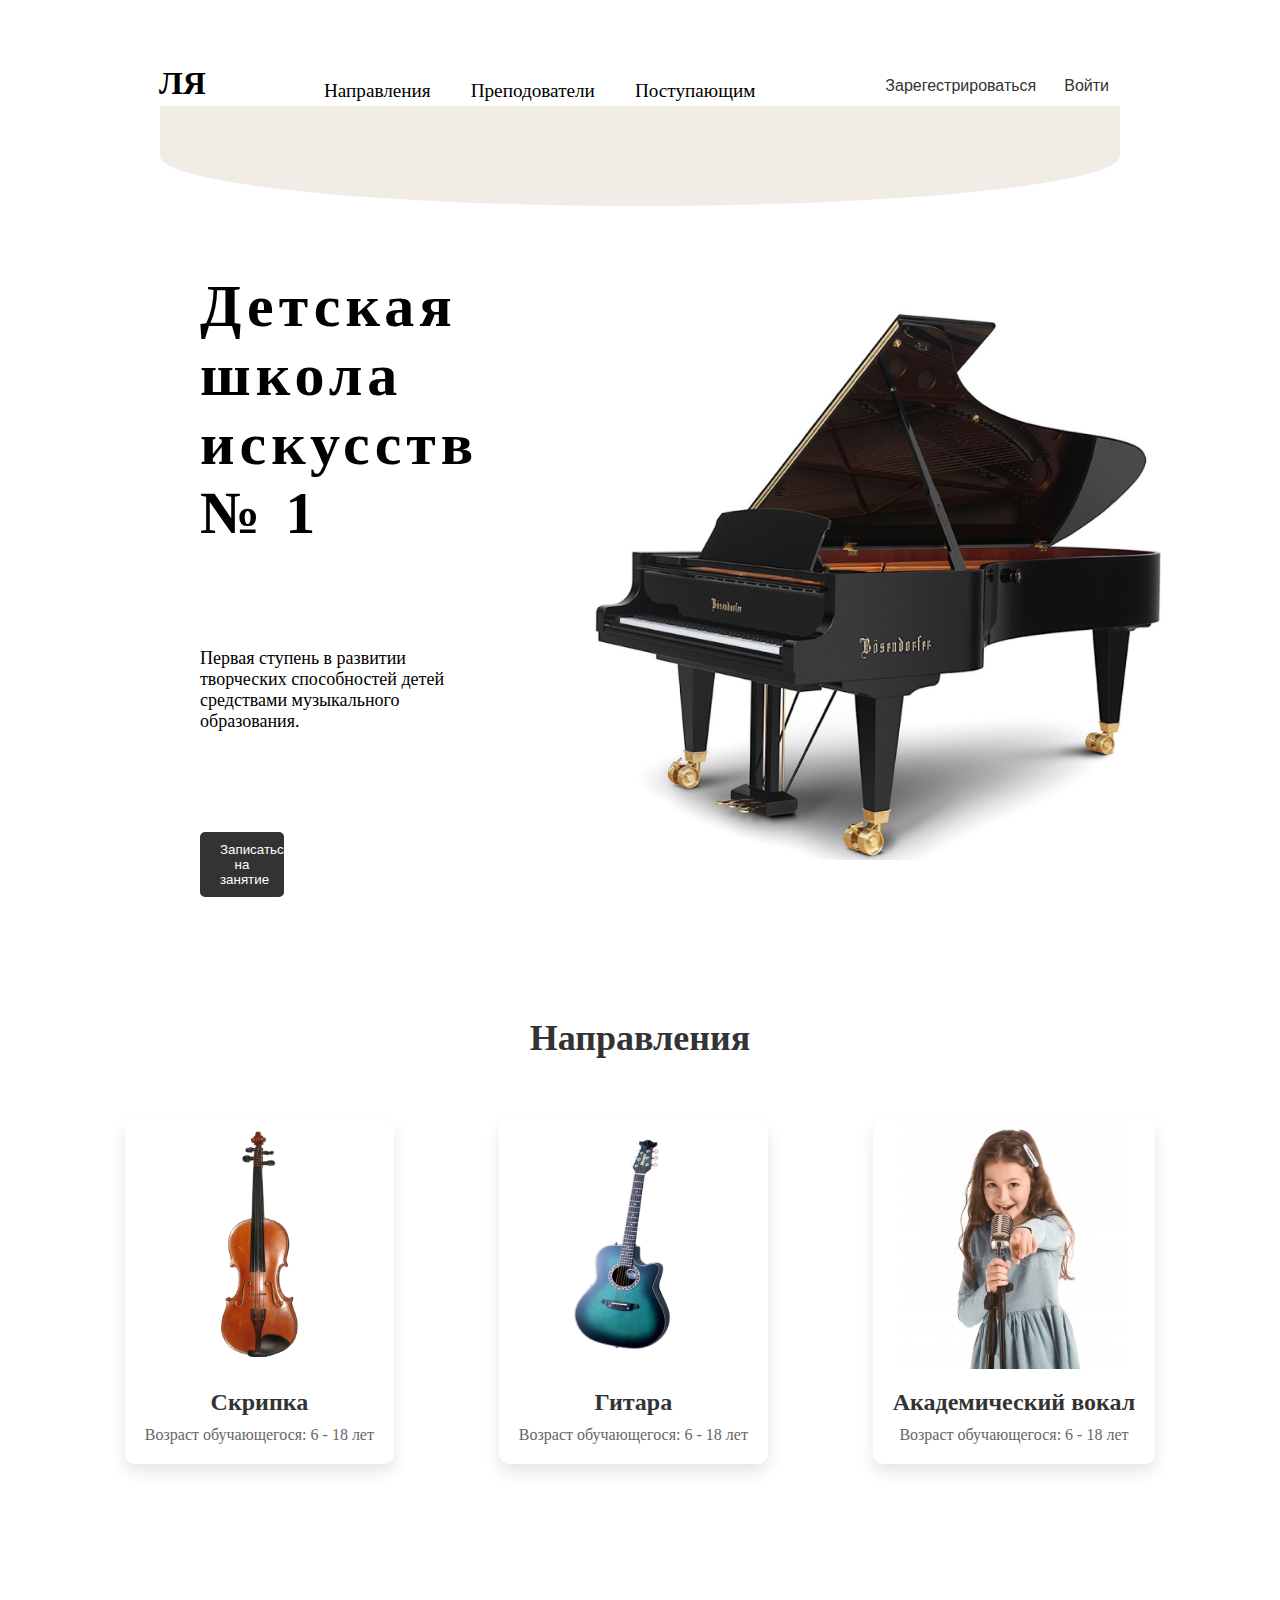
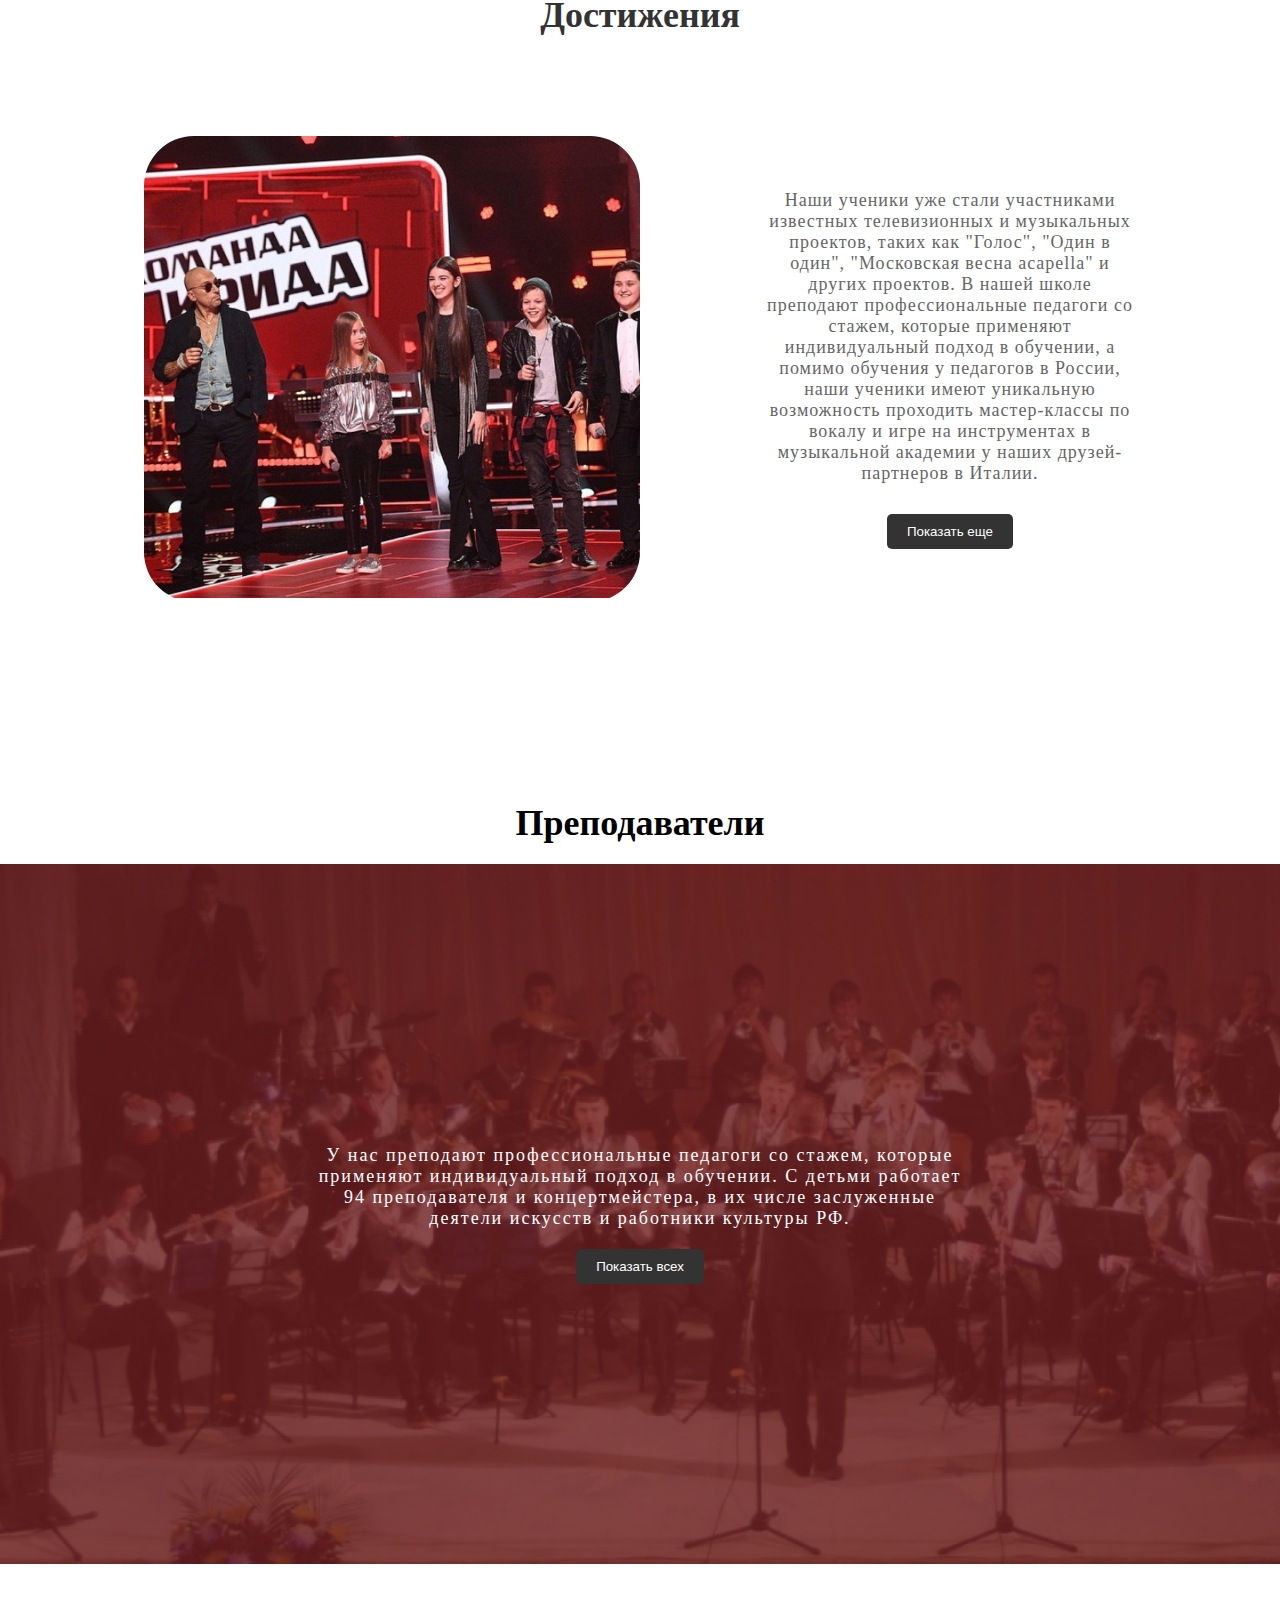
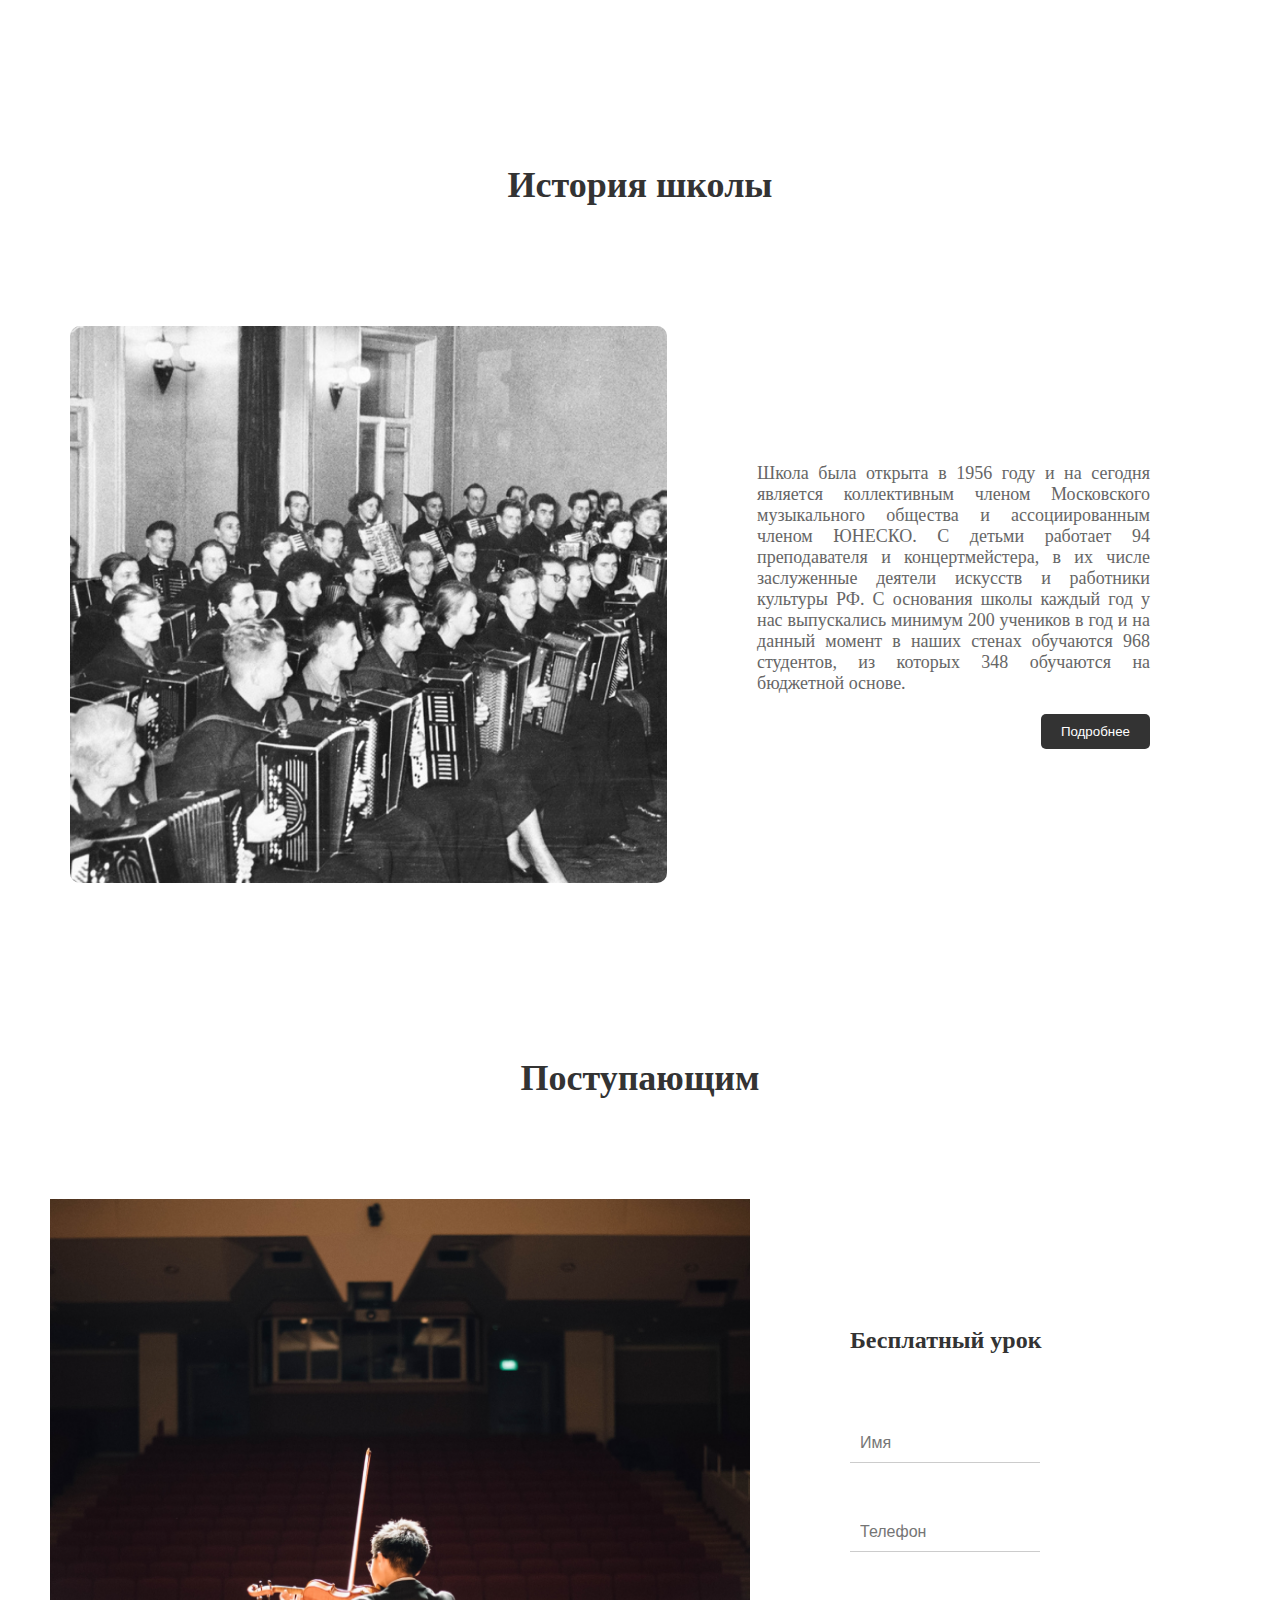
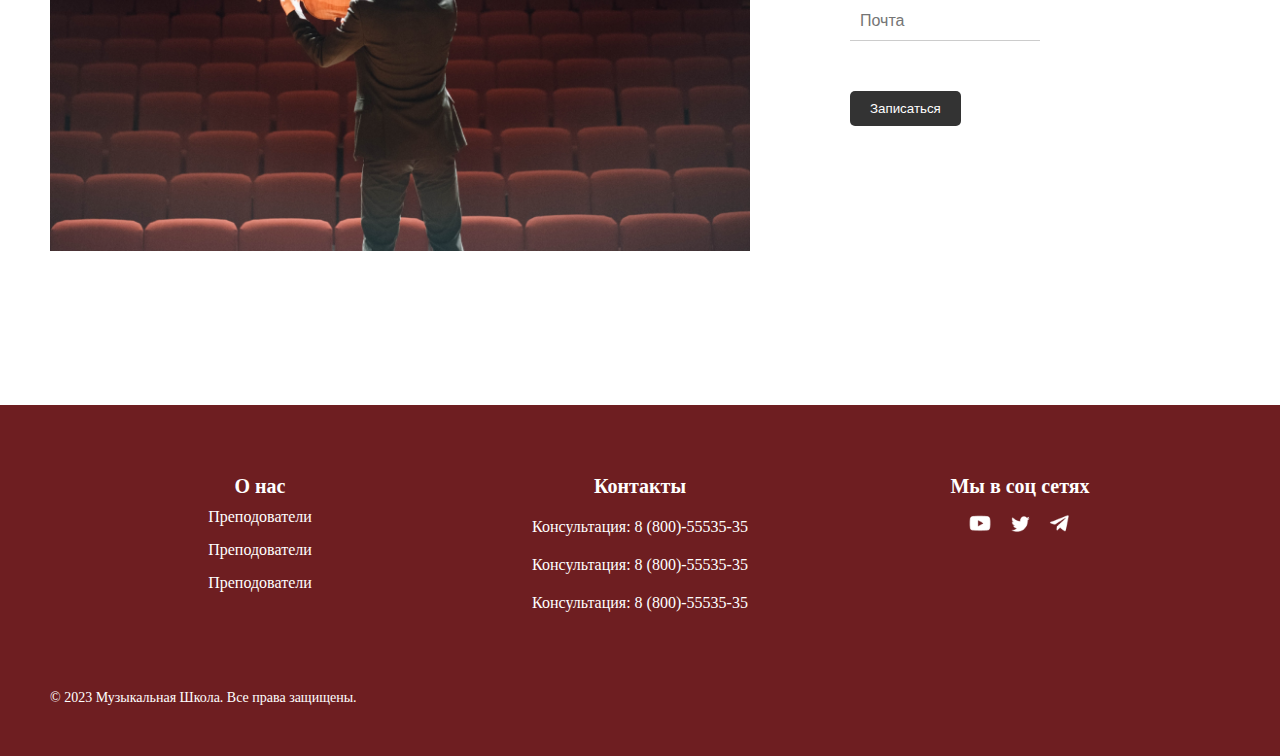
==== index.html @ e84c1c6c "first commit" ====
<!DOCTYPE html>
<html lang="en">

<head>
    <meta charset="UTF-8">
    <meta name="viewport" content="width=device-width, initial-scale=1.0">
    <title>Музыкальная школа</title>
    <link rel="stylesheet" href="css/style.css">
</head>

<body>
    <header>
        <div class="container-header">
            <h1>ЛЯ</h1>
            <nav>
                <ul>
                    <li>
                        <a href="#">Направления</a>
                    </li>
                    <li>
                        <a href="#">Преподователи</a>
                    </li>
                    <li>
                        <a href="#">Поступающим</a>
                    </li>
                </ul>
            </nav>
            <div class="auth_container">
                <button>Зарегестрироваться</button>
                <button>Войти</button>
            </div>
        </div>
    </header>

    <section class="welcome">
        <div class="welcome-container">
            <div class="left-container">
                <h1>Детская школа искусств № 1</h1>
                <p>Первая ступень в развитии творческих способностей детей средствами музыкального образования.</p>
                <button>Записаться на занятие</button>
            </div>
            <div class="right-container">
                <div class="welcome-image">
                    <img src="./images/piano.png" alt="piano">
                </div>
            </div>
        </div>
    </section>

    <section class="courses">
        <div class="courses-container">
            <h1>Направления</h1>
            <div class="courses-content">
                <div class="single-item">
                    <div class="image-item">
                        <div class="image-container">
                            <img src="./images/sk3.png" alt="skripka">
                        </div>
                    </div>
                    <div class="info-item">
                        <h2>Скрипка</h2>
                        <p>Возраст обучающегося: 6 - 18 лет</p>
                    </div>
                </div>

                <div class="single-item">
                    <div class="image-item">
                        <div class="image-container">
                            <img src="./images/gitara.png" alt="skripka">
                        </div>
                    </div>
                    <div class="info-item">
                        <h2>Гитара</h2>
                        <p>Возраст обучающегося: 6 - 18 лет</p>
                    </div>
                </div>

                <div class="single-item">
                    <div class="image-item">
                        <div class="image-container">
                            <img src="./images/girl.png" alt="skripka">
                        </div>
                    </div>
                    <div class="info-item">
                        <h2>Академический вокал</h2>
                        <p>Возраст обучающегося: 6 - 18 лет</p>
                    </div>
                </div>

            </div>
        </div>
    </section>

    <section class="stats">
        <div class="stats-container">
            <h1>Достижения</h1>
            <div class="stats-content">
                <div class="stats-left">
                    <img src="./images/golos.png" alt="golos">
                </div>
                <div class="stats-right">
                    <p>Наши ученики уже стали участниками известных телевизионных и музыкальных проектов, таких как
                        "Голос", "Один в один", "Московская весна acapella"
                        и других проектов. В нашей школе преподают профессиональные педагоги со стажем, которые
                        применяют индивидуальный подход в обучении, а помимо
                        обучения у педагогов в России, наши ученики имеют уникальную возможность проходить мастер-классы
                        по вокалу и игре на инструментах в музыкальной
                        академии у наших друзей-партнеров в Италии.
                    </p>
                    <button>Показать еще</button>
                </div>
            </div>
        </div>
    </section>

    <section class="teachers">
        <h1>Преподаватели</h1>
        <div class="tachers-container">
            <p>У нас преподают профессиональные педагоги со стажем, которые применяют индивидуальный подход в обучении.
                С детьми работает 94 преподавателя и концертмейстера, в их числе заслуженные деятели искусств и
                работники культуры РФ.
            </p>
            <button>Показать всех</button>
        </div>
    </section>

    <section class="history">
        <h1>История школы</h1>
        <div class="history-container">
            <div class="history-left">
                <img src="./images/history.png" alt="history">
            </div>
            <div class="history-right">
                <p>Школа была открыта
                    в 1956 году и на сегодня является коллективным членом Московского музыкального общества и ассоциированным членом ЮНЕСКО. 
                    С детьми работает 94 преподавателя и концертмейстера, в их числе заслуженные деятели искусств и работники культуры РФ. С основания школы каждый 
                    год у нас выпускались минимум 200 учеников в год и на данный момент  в наших стенах обучаются 968 студентов, из которых 348 обучаются на 
                    бюджетной основе.
                </p>
                <button>Подробнее</button>
            </div>
        </div>
    </section>

    <section class="students">
        <h1>Поступающим</h1>
        <div class="students-container">
            <div class="students-left">
                <img src="./images/chel.png" alt="chel">
            </div>
            <div class="students-right">
                <h2>Бесплатный урок</h2>
                <form action="get">
                    <label for="name">
                        <input type="text" id="name" name="name" required placeholder="Имя">
                    </label>
                    <label for="phone">
                        <input type="tel" id="phone" name="phone" required placeholder="Телефон">
                    </label>
                    <label for="email">
                        <input type="email" id="email" name="email" required placeholder="Почта">
                    </label>
                    <input type="submit" value="Записаться">
                </form>
            </div>
        </div>
    </section>
    

    <footer class="footer">
        <div class="container">
            <div class="left-side">
                <h2>О нас</h2>
                <a href="#">Преподователи</a>
                <a href="#">Преподователи</a>
                <a href="#">Преподователи</a>
            </div>
            <div class="center-side">
                <h2>Контакты</h2>
                <p>Консультация: 8 (800)-55535-35</p>
                <p>Консультация: 8 (800)-55535-35</p>
                <p>Консультация: 8 (800)-55535-35</p>
            </div>
            <div class="right-side">
                <h2>Мы в соц сетях</h2>
                <div class="footer-image">
                    <a href="#"><img src="./images/youtube.png" alt="youtube"></a>
                    <a href="#"><img src="./images/twitt.png" alt="youtube"></a>
                    <a href="#"><img src="./images/tg.png" alt="youtube"></a>
                </div>
            </div>
        </div>
        <p class="copy">&copy; 2023 Музыкальная Школа. Все права защищены.</p>
    </footer>
</body>

</html>
---- css/style.css ----
@charset "UTF-8";
* {
  margin: 0;
  padding: 0;
  box-sizing: border-box;
}

header {
  position: relative;
  padding: 0px 60px;
}
header::before {
  content: "";
  position: absolute;
  top: 70%;
  left: 50%;
  transform: translateX(-50%);
  width: 75%;
  height: 100px;
  background-color: #F1EDE6;
  border-radius: 0 0 50% 50%;
  z-index: -1;
}

.container-header {
  display: flex;
  justify-content: space-around;
  padding: 50px;
  align-items: flex-end;
}
.container-header h1 {
  margin: 0;
  font-size: 2em;
}
.container-header nav ul {
  list-style: none;
  padding: 0;
  margin: 0;
  display: flex;
  justify-content: center;
}
.container-header nav ul li {
  margin: 0 20px;
}
.container-header nav ul a {
  text-decoration: none;
  color: black;
  font-size: 1.2em;
  transition: color 0.3s ease;
}
.container-header nav ul a:hover {
  color: #ffcc00;
}

.auth_container {
  margin-top: 20px;
}
.auth_container button {
  background-color: transparent;
  color: #333;
  border: none;
  padding: 7px 12px;
  font-size: 1em;
  cursor: pointer;
  transition: all 1s ease;
}
.auth_container button:hover {
  background-color: #F1EDE6;
  color: black;
  border: 50%;
  border-radius: 8px;
}

.welcome {
  margin: 100px 0px;
}
.welcome .welcome-container {
  display: flex;
  justify-content: space-evenly;
  align-items: center;
  padding: 10px 100px;
}
.welcome .welcome-container button {
  background-color: #333;
  color: #fff;
  padding: 10px 20px;
  border: none;
  border-radius: 5px;
  cursor: pointer;
  transition: background-color 0.3s ease;
}
.welcome .welcome-container button:hover {
  background-color: #555;
}
.welcome .welcome-container .left-container {
  display: flex;
  flex-direction: column;
  gap: 100px;
  padding: 10px 100px;
}
.welcome .welcome-container .left-container p {
  max-width: 300px;
  font-size: 18px;
}
.welcome .welcome-container .left-container button {
  width: 30%;
}
.welcome .welcome-container .left-container h1 {
  font-size: 60px;
  letter-spacing: 5px;
}
.welcome .welcome-container .welcome-image {
  width: 600px;
  height: 550px;
}
.welcome .welcome-container .welcome-image img {
  width: 100%;
  height: 100%;
}

.courses-container h1 {
  text-align: center;
  font-size: 36px;
  margin-bottom: 20px;
  color: #333;
}
.courses-container .courses-content {
  display: flex;
  justify-content: space-evenly;
  padding: 0 20px;
  margin: 60px 0;
}
.courses-container .single-item {
  display: flex;
  flex-direction: column;
  align-items: center;
  margin-bottom: 30px;
  overflow: hidden;
  box-shadow: 0 8px 16px rgba(0, 0, 0, 0.1);
  /* Более мягкая тень */
  border-radius: 10px;
  transition: transform 0.3s ease-in-out;
}
.courses-container .single-item:hover {
  transform: scale(1.05);
}
.courses-container .single-item .image-item {
  width: 230px;
  height: 250px;
  border-radius: 10px;
  overflow: hidden;
}
.courses-container .single-item .image-item .image-container {
  width: 100%;
  height: 100%;
}
.courses-container .single-item .image-item .image-container img {
  width: 100%;
  height: 100%;
}
.courses-container .single-item .info-item {
  padding: 20px;
  text-align: center;
}
.courses-container .single-item .info-item h2 {
  font-size: 24px;
  margin-bottom: 10px;
  color: #333;
}
.courses-container .single-item .info-item p {
  font-size: 16px;
  color: #666;
}

.stats-container {
  margin: 100px 0;
}
.stats-container h1 {
  text-align: center;
  font-size: 36px;
  margin-bottom: 100px;
  color: #333;
}
.stats-container .stats-content {
  display: flex;
  justify-content: space-evenly;
  padding: 0 20px;
  margin: 60px 0;
}
.stats-container .stats-content .stats-left {
  width: 40%;
  height: 100%;
  overflow: hidden;
  /* box-shadow: 0 8px 16px rgba(0, 0, 0, 0.1); */
  border-radius: 50px;
  transition: transform 0.3s ease-in-out;
}
.stats-container .stats-content .stats-left img {
  width: 100%;
  height: auto;
}
.stats-container .stats-content .stats-right {
  display: flex;
  width: 30%;
  padding: 20px 0px;
  gap: 30px;
  /* height: 100%; */
  text-align: center;
  flex-direction: column;
  align-items: center;
  justify-content: center;
}
.stats-container .stats-content .stats-right p {
  font-size: 18px;
  letter-spacing: 1px;
  color: #666;
}
.stats-container .stats-content .stats-right button {
  background-color: #333;
  color: #fff;
  padding: 10px 20px;
  border: none;
  border-radius: 5px;
  cursor: pointer;
  transition: background-color 0.3s ease;
}
.stats-container .stats-content .stats-right button:hover {
  background-color: #555;
}

.teachers {
  margin: 200px 0;
}
.teachers h1 {
  font-size: 36px;
  margin-bottom: 20px;
  text-align: center;
}
.teachers .tachers-container {
  position: relative;
  height: 700px;
  background-image: url("../images/bg.png");
  background-size: cover;
  background-position: center;
  color: #fff;
  display: flex;
  flex-direction: column;
  justify-content: center;
  align-items: center;
  text-align: center;
}
.teachers .tachers-container p {
  font-size: 18px;
  margin-bottom: 20px;
  max-width: 650px;
  letter-spacing: 2px;
}
.teachers .tachers-container button {
  background-color: #333;
  color: #fff;
  padding: 10px 20px;
  border: none;
  border-radius: 5px;
  cursor: pointer;
  transition: background-color 0.3s ease;
}
.teachers .tachers-container button:hover {
  background-color: #555;
}

.students {
  margin: 100px 0;
}
.students h1 {
  font-size: 36px;
  color: #333;
  text-align: center;
  margin-bottom: 50px;
}
.students .students-container {
  display: flex;
  align-items: center;
  position: relative;
  justify-content: space-between;
  padding: 50px;
}
.students .students-container .students-left {
  width: 700px;
  margin-right: 100px;
}
.students .students-container .students-left img {
  width: 100%;
  height: auto;
}
.students .students-container .students-right {
  flex: 1;
}
.students .students-container .students-right h2 {
  font-size: 24px;
  color: #333;
  margin-bottom: 70px;
}
.students .students-container .students-right form label {
  display: block;
  margin-bottom: 50px;
}
.students .students-container .students-right form label input {
  width: 50%;
  padding: 10px;
  font-size: 16px;
  border: none;
  border-bottom: 1px solid #ccc;
  box-sizing: border-box;
}
.students .students-container .students-right form label input:focus {
  outline: none;
  border-color: transparent;
  border-bottom: 1px solid #ccc;
}
.students .students-container .students-right form input[type=submit] {
  background-color: #333;
  color: #fff;
  padding: 10px 20px;
  border: none;
  border-radius: 5px;
  cursor: pointer;
  transition: background-color 0.3s ease;
}
.students .students-container .students-right form input[type=submit]:hover {
  background-color: #555;
}

.history {
  margin: 100px 0;
}
.history h1 {
  font-size: 36px;
  color: #333;
  text-align: center;
  margin-bottom: 50px;
}
.history .history-container {
  display: flex;
  justify-content: space-evenly;
  align-items: center;
  padding: 70px;
}
.history .history-container .history-left {
  flex: 1;
  margin-right: 30px;
}
.history .history-container .history-left img {
  width: 100%;
  height: auto;
  border-radius: 10px;
}
.history .history-container .history-right {
  padding: 0px 60px;
  width: 45%;
}
.history .history-container .history-right p {
  font-size: 18px;
  /* letter-spacing: 1px; */
  color: #666;
  text-align: justify;
}
.history .history-container .history-right button {
  display: block;
  margin: 20px 0 0 auto;
  background-color: #333;
  color: #fff;
  padding: 10px 20px;
  border: none;
  border-radius: 5px;
  cursor: pointer;
  transition: background-color 0.3s ease;
}
.history .history-container .history-right button:hover {
  background-color: #555;
}

.footer {
  background-color: #6E1E21;
  color: #fff;
  text-align: center;
  padding: 50px;
  width: 100%;
}
.footer .copy {
  margin-top: 50px;
  font-size: 14px;
  text-align: left;
}
.footer .container {
  display: flex;
  justify-content: space-between;
  align-items: flex-start;
  padding: 20px;
}
.footer .container .left-side,
.footer .container .center-side,
.footer .container .right-side {
  flex: 1;
  margin: 0 20px;
}
.footer .container .left-side h2,
.footer .container .center-side h2,
.footer .container .right-side h2 {
  font-size: 20px;
  margin-bottom: 10px;
}
.footer .container .left-side a,
.footer .container .center-side a,
.footer .container .right-side a {
  display: block;
  color: #fff;
  text-decoration: none;
  font-size: 16px;
  margin-bottom: 15px;
  position: relative;
  transition: color 0.3s ease-in-out;
}
.footer .container .left-side a::after,
.footer .container .center-side a::after,
.footer .container .right-side a::after {
  content: "";
  position: absolute;
  width: 0;
  height: 1px;
  bottom: 0;
  left: 0;
  background-color: #fff;
  transition: width 0.3s ease-in-out;
}
.footer .container .left-side a:hover::after,
.footer .container .center-side a:hover::after,
.footer .container .right-side a:hover::after {
  width: 100%;
}
.footer .container .left-side p,
.footer .container .center-side p,
.footer .container .right-side p {
  font-size: 16px;
  margin-bottom: 8px;
}
.footer .container .footer-image {
  display: flex;
  gap: 10px;
  justify-content: center;
}
.footer .container .footer-image a img {
  width: 30px;
  height: auto;
  transition: transform 0.3s ease;
}
.footer .container .footer-image a img:hover {
  transform: scale(1.3);
}
.footer p {
  margin-top: 20px;
  font-size: 14px;
}/*# sourceMappingURL=style.css.map */
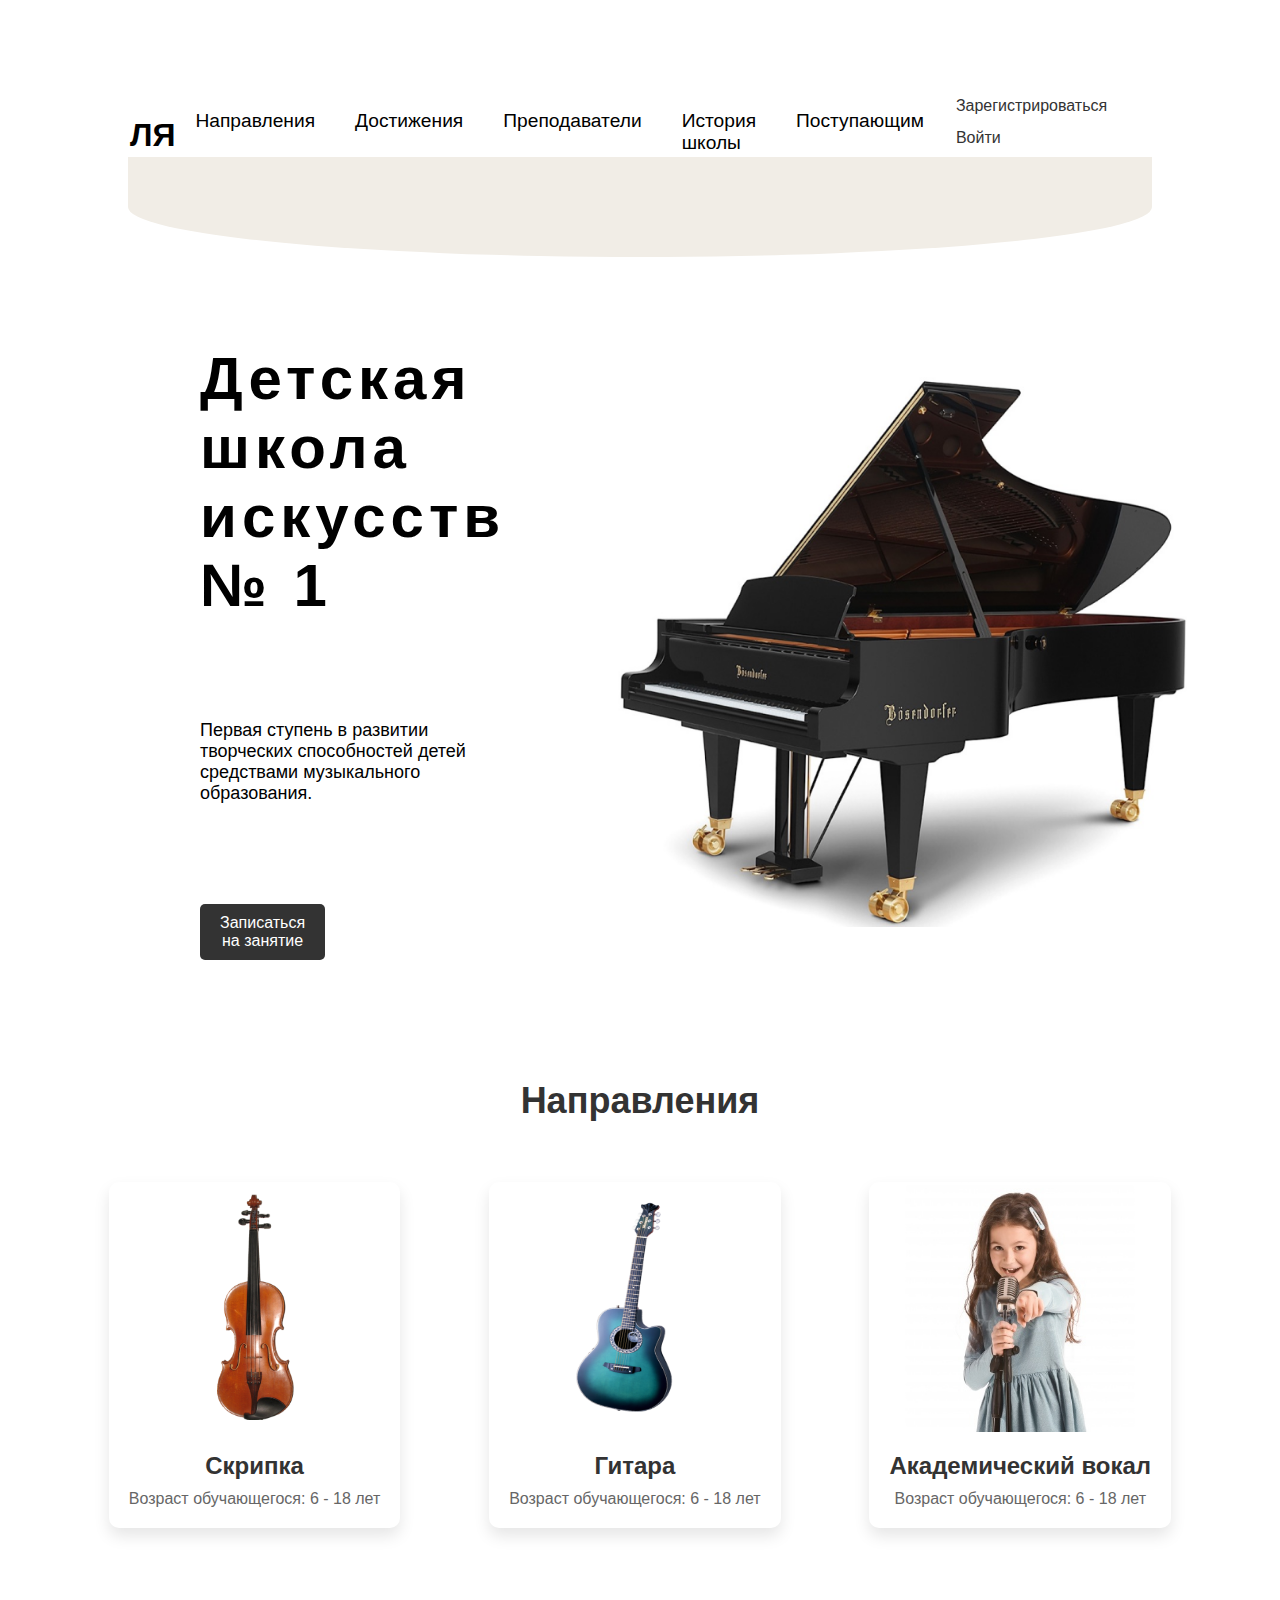
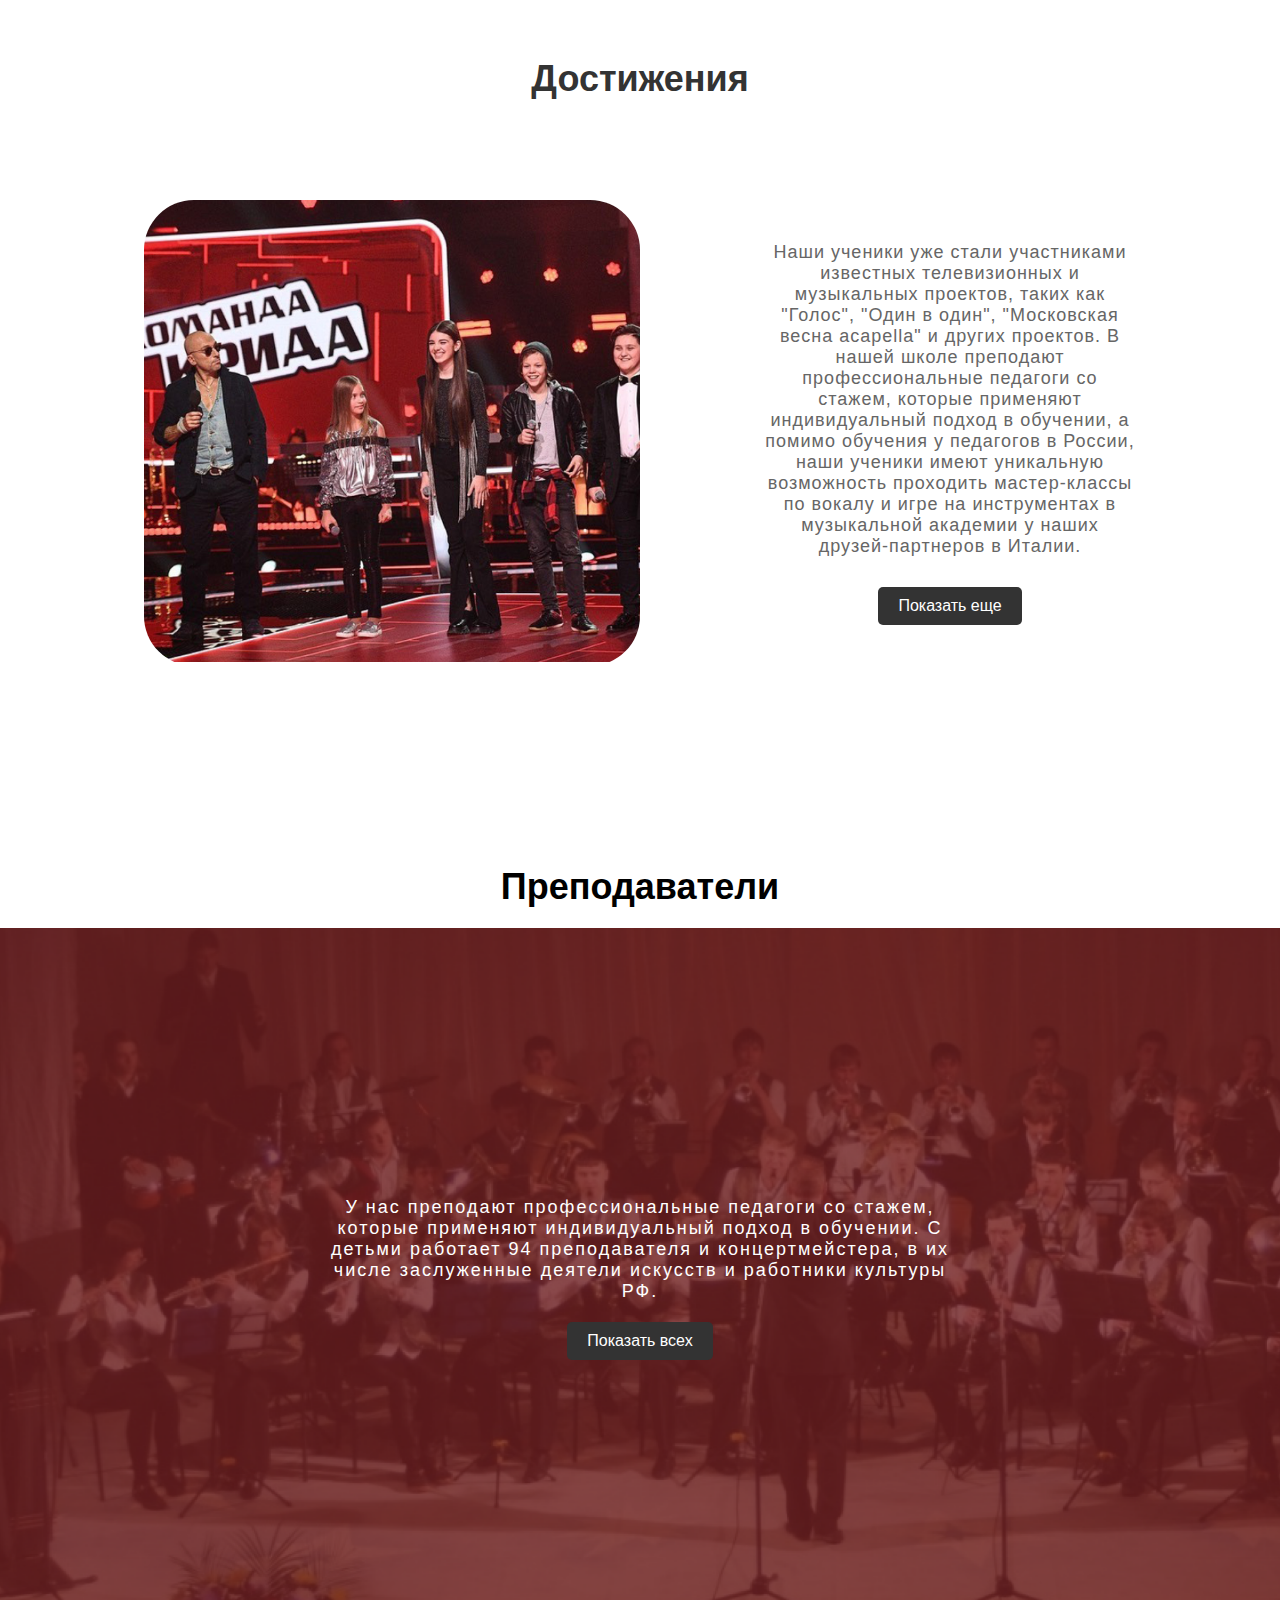
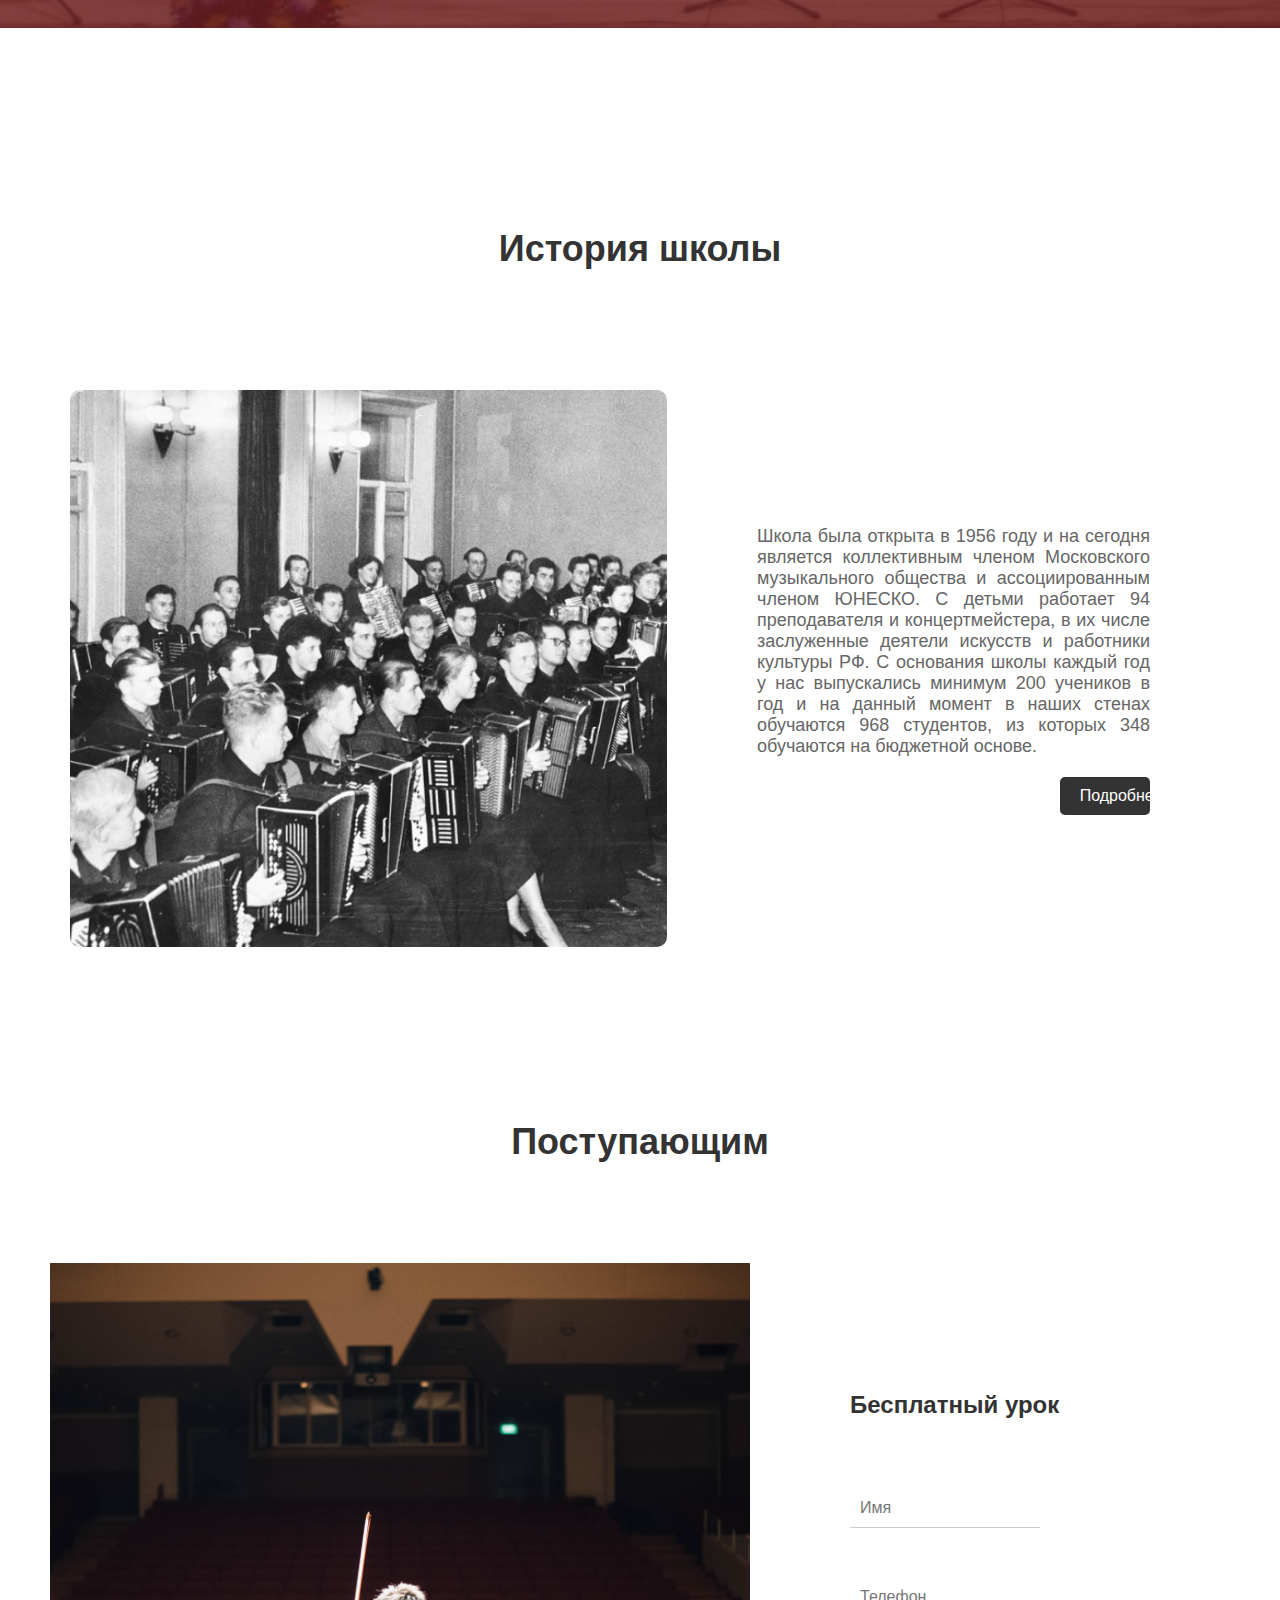
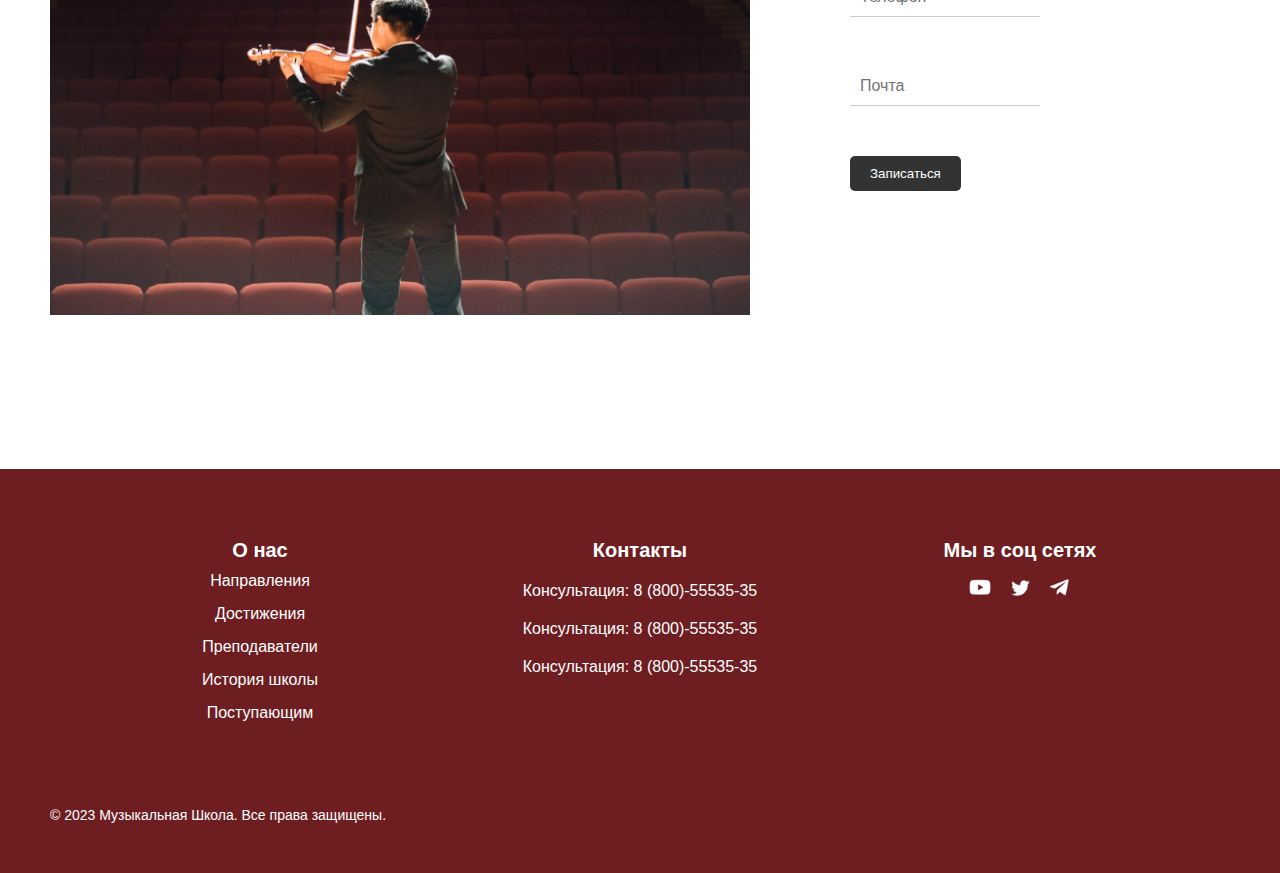
==== commit bb903064: "second commit" ====
--- a/index.html
+++ b/index.html
@@ -5,6 +5,7 @@
     <meta charset="UTF-8">
     <meta name="viewport" content="width=device-width, initial-scale=1.0">
     <title>Музыкальная школа</title>
+    <link rel="icon" href="./images/icon1.png" type="image/png">
     <link rel="stylesheet" href="css/style.css">
 </head>
 
@@ -15,18 +16,24 @@
             <nav>
                 <ul>
                     <li>
-                        <a href="#">Направления</a>
-                    </li>
-                    <li>
-                        <a href="#">Преподователи</a>
-                    </li>
-                    <li>
-                        <a href="#">Поступающим</a>
+                        <a href="#courses">Направления</a>
+                    </li>
+                    <li>
+                        <a href="#stats">Достижения</a>
+                    </li>
+                    <li>
+                        <a href="#teachers">Преподаватели</a>
+                    </li>
+                    <li>
+                        <a href="#history">История школы</a>
+                    </li>
+                    <li>
+                        <a href="#students">Поступающим</a>
                     </li>
                 </ul>
             </nav>
             <div class="auth_container">
-                <button>Зарегестрироваться</button>
+                <button>Зарегистрироваться</button>
                 <button>Войти</button>
             </div>
         </div>
@@ -37,7 +44,7 @@
             <div class="left-container">
                 <h1>Детская школа искусств № 1</h1>
                 <p>Первая ступень в развитии творческих способностей детей средствами музыкального образования.</p>
-                <button>Записаться на занятие</button>
+                <a href="#students">Записаться на занятие</a>
             </div>
             <div class="right-container">
                 <div class="welcome-image">
@@ -47,7 +54,7 @@
         </div>
     </section>
 
-    <section class="courses">
+    <section id="courses" class="courses">
         <div class="courses-container">
             <h1>Направления</h1>
             <div class="courses-content">
@@ -86,12 +93,11 @@
                         <p>Возраст обучающегося: 6 - 18 лет</p>
                     </div>
                 </div>
-
-            </div>
-        </div>
-    </section>
-
-    <section class="stats">
+            </div>
+        </div>
+    </section>
+
+    <section id="stats" class="stats">
         <div class="stats-container">
             <h1>Достижения</h1>
             <div class="stats-content">
@@ -107,24 +113,24 @@
                         по вокалу и игре на инструментах в музыкальной
                         академии у наших друзей-партнеров в Италии.
                     </p>
-                    <button>Показать еще</button>
-                </div>
-            </div>
-        </div>
-    </section>
-
-    <section class="teachers">
+                    <a href="./stats.html">Показать еще</a>
+                </div>
+            </div>
+        </div>
+    </section>
+
+    <section id="teachers" class="teachers">
         <h1>Преподаватели</h1>
         <div class="tachers-container">
             <p>У нас преподают профессиональные педагоги со стажем, которые применяют индивидуальный подход в обучении.
                 С детьми работает 94 преподавателя и концертмейстера, в их числе заслуженные деятели искусств и
                 работники культуры РФ.
             </p>
-            <button>Показать всех</button>
-        </div>
-    </section>
-
-    <section class="history">
+            <a href="./teachers.html">Показать всех</a>
+        </div>
+    </section>
+
+    <section id="history" class="history">
         <h1>История школы</h1>
         <div class="history-container">
             <div class="history-left">
@@ -137,12 +143,12 @@
                     год у нас выпускались минимум 200 учеников в год и на данный момент  в наших стенах обучаются 968 студентов, из которых 348 обучаются на 
                     бюджетной основе.
                 </p>
-                <button>Подробнее</button>
-            </div>
-        </div>
-    </section>
-
-    <section class="students">
+                <a href="./history.html">Подробнее</a>
+            </div>
+        </div>
+    </section>
+
+    <section id="students" class="students">
         <h1>Поступающим</h1>
         <div class="students-container">
             <div class="students-left">
@@ -171,9 +177,23 @@
         <div class="container">
             <div class="left-side">
                 <h2>О нас</h2>
-                <a href="#">Преподователи</a>
-                <a href="#">Преподователи</a>
-                <a href="#">Преподователи</a>
+                <ul>
+                    <li>
+                        <a href="./courses.html">Направления</a>
+                    </li>
+                    <li>
+                        <a href="./stats.html">Достижения</a>
+                    </li>
+                    <li>
+                        <a href="./teachers.html">Преподаватели</a>
+                    </li>
+                    <li>
+                        <a href="./history.html">История школы</a>
+                    </li>
+                    <li>
+                        <a href="#students">Поступающим</a>
+                    </li>
+                </ul>
             </div>
             <div class="center-side">
                 <h2>Контакты</h2>
--- a/css/style.css
+++ b/css/style.css
@@ -1,8 +1,12 @@
-@charset "UTF-8";
 * {
   margin: 0;
   padding: 0;
   box-sizing: border-box;
+  font-family: "Roboto", sans-serif;
+}
+
+a {
+  text-decoration: none;
 }
 
 header {
@@ -15,7 +19,7 @@
   top: 70%;
   left: 50%;
   transform: translateX(-50%);
-  width: 75%;
+  width: 80%;
   height: 100px;
   background-color: #F1EDE6;
   border-radius: 0 0 50% 50%;
@@ -25,7 +29,7 @@
 .container-header {
   display: flex;
   justify-content: space-around;
-  padding: 50px;
+  padding: 70px;
   align-items: flex-end;
 }
 .container-header h1 {
@@ -46,10 +50,11 @@
   text-decoration: none;
   color: black;
   font-size: 1.2em;
-  transition: color 0.3s ease;
+  transition: transform 0.3s ease;
 }
 .container-header nav ul a:hover {
-  color: #ffcc00;
+  border-bottom: 2px solid black;
+  transform: scale(1.3);
 }
 
 .auth_container {
@@ -80,7 +85,8 @@
   align-items: center;
   padding: 10px 100px;
 }
-.welcome .welcome-container button {
+.welcome .welcome-container a {
+  text-decoration: none;
   background-color: #333;
   color: #fff;
   padding: 10px 20px;
@@ -88,8 +94,10 @@
   border-radius: 5px;
   cursor: pointer;
   transition: background-color 0.3s ease;
-}
-.welcome .welcome-container button:hover {
+  width: 41%;
+  text-align: center;
+}
+.welcome .welcome-container a:hover {
   background-color: #555;
 }
 .welcome .welcome-container .left-container {
@@ -137,7 +145,6 @@
   margin-bottom: 30px;
   overflow: hidden;
   box-shadow: 0 8px 16px rgba(0, 0, 0, 0.1);
-  /* Более мягкая тень */
   border-radius: 10px;
   transition: transform 0.3s ease-in-out;
 }
@@ -191,7 +198,6 @@
   width: 40%;
   height: 100%;
   overflow: hidden;
-  /* box-shadow: 0 8px 16px rgba(0, 0, 0, 0.1); */
   border-radius: 50px;
   transition: transform 0.3s ease-in-out;
 }
@@ -215,7 +221,7 @@
   letter-spacing: 1px;
   color: #666;
 }
-.stats-container .stats-content .stats-right button {
+.stats-container .stats-content .stats-right a {
   background-color: #333;
   color: #fff;
   padding: 10px 20px;
@@ -224,7 +230,7 @@
   cursor: pointer;
   transition: background-color 0.3s ease;
 }
-.stats-container .stats-content .stats-right button:hover {
+.stats-container .stats-content .stats-right a:hover {
   background-color: #555;
 }
 
@@ -255,7 +261,7 @@
   max-width: 650px;
   letter-spacing: 2px;
 }
-.teachers .tachers-container button {
+.teachers .tachers-container a {
   background-color: #333;
   color: #fff;
   padding: 10px 20px;
@@ -264,7 +270,7 @@
   cursor: pointer;
   transition: background-color 0.3s ease;
 }
-.teachers .tachers-container button:hover {
+.teachers .tachers-container a:hover {
   background-color: #555;
 }
 
@@ -360,11 +366,11 @@
 }
 .history .history-container .history-right p {
   font-size: 18px;
-  /* letter-spacing: 1px; */
   color: #666;
   text-align: justify;
 }
-.history .history-container .history-right button {
+.history .history-container .history-right a {
+  text-align: center;
   display: block;
   margin: 20px 0 0 auto;
   background-color: #333;
@@ -373,9 +379,10 @@
   border: none;
   border-radius: 5px;
   cursor: pointer;
+  width: 23%;
   transition: background-color 0.3s ease;
 }
-.history .history-container .history-right button:hover {
+.history .history-container .history-right a:hover {
   background-color: #555;
 }
 
@@ -409,32 +416,41 @@
   font-size: 20px;
   margin-bottom: 10px;
 }
-.footer .container .left-side a,
-.footer .container .center-side a,
-.footer .container .right-side a {
-  display: block;
+.footer .container .left-side ul,
+.footer .container .center-side ul,
+.footer .container .right-side ul {
+  list-style: none;
+  padding: 0;
+}
+.footer .container .left-side ul li,
+.footer .container .center-side ul li,
+.footer .container .right-side ul li {
+  margin-bottom: 15px;
+}
+.footer .container .left-side ul a,
+.footer .container .center-side ul a,
+.footer .container .right-side ul a {
   color: #fff;
   text-decoration: none;
   font-size: 16px;
-  margin-bottom: 15px;
   position: relative;
   transition: color 0.3s ease-in-out;
 }
-.footer .container .left-side a::after,
-.footer .container .center-side a::after,
-.footer .container .right-side a::after {
+.footer .container .left-side ul a::after,
+.footer .container .center-side ul a::after,
+.footer .container .right-side ul a::after {
   content: "";
   position: absolute;
   width: 0;
-  height: 1px;
+  height: 2px;
   bottom: 0;
   left: 0;
   background-color: #fff;
   transition: width 0.3s ease-in-out;
 }
-.footer .container .left-side a:hover::after,
-.footer .container .center-side a:hover::after,
-.footer .container .right-side a:hover::after {
+.footer .container .left-side ul a:hover::after,
+.footer .container .center-side ul a:hover::after,
+.footer .container .right-side ul a:hover::after {
   width: 100%;
 }
 .footer .container .left-side p,
@@ -451,10 +467,10 @@
 .footer .container .footer-image a img {
   width: 30px;
   height: auto;
-  transition: transform 0.3s ease;
+  transition: transform 0.4s ease;
 }
 .footer .container .footer-image a img:hover {
-  transform: scale(1.3);
+  transform: scale(1.5);
 }
 .footer p {
   margin-top: 20px;
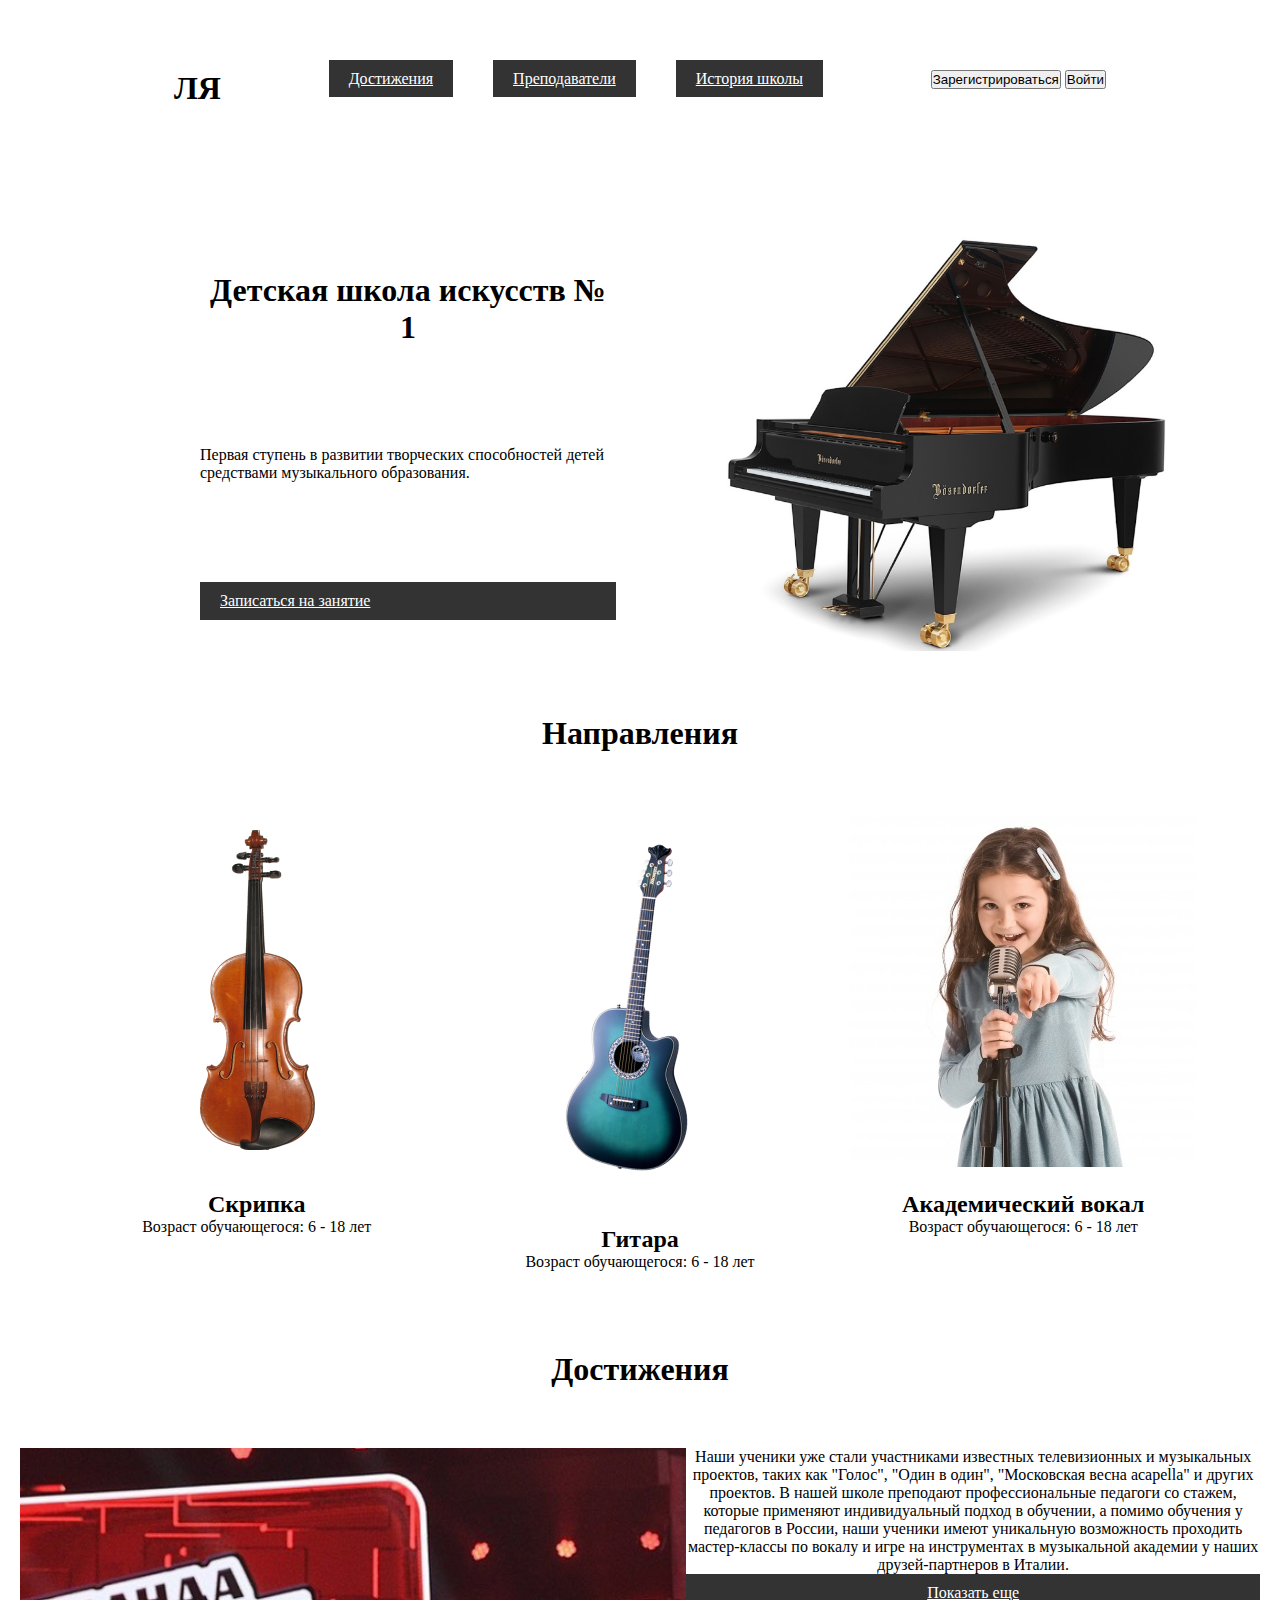
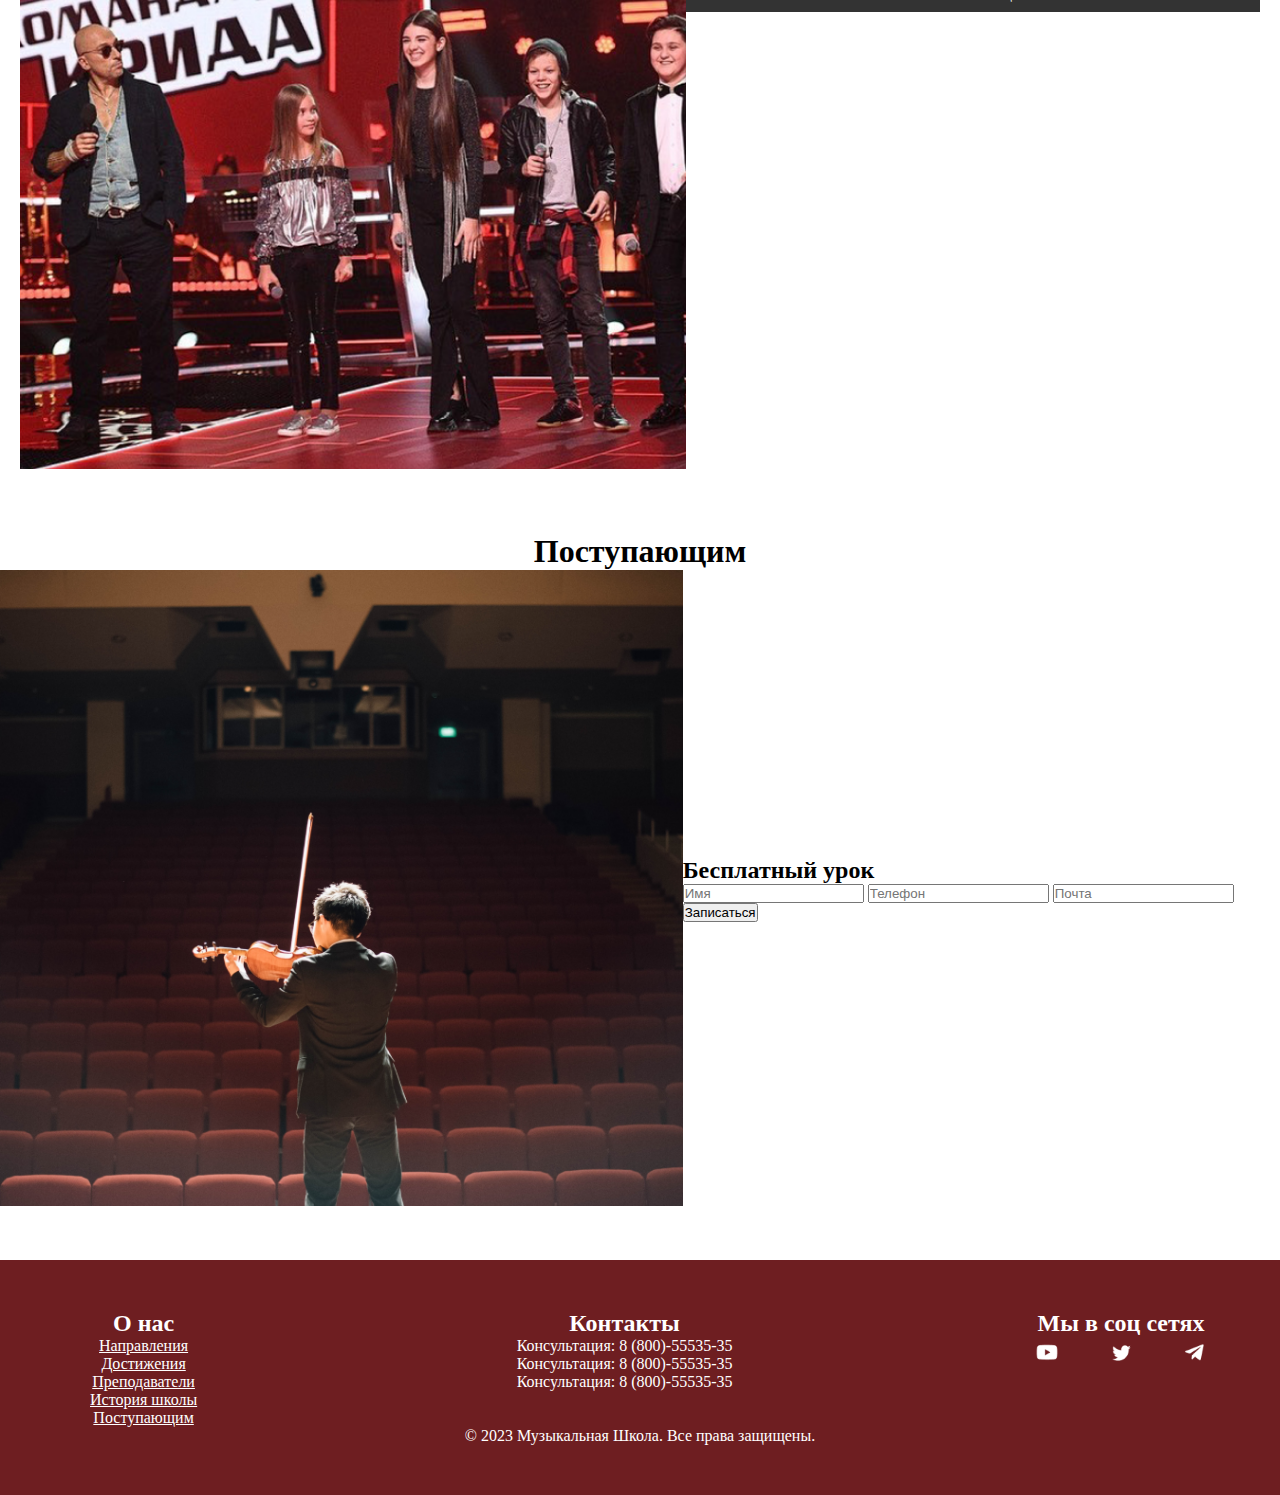
==== commit c9e925f5: "first commit" ====
--- a/index.html
+++ b/index.html
@@ -5,7 +5,6 @@
     <meta charset="UTF-8">
     <meta name="viewport" content="width=device-width, initial-scale=1.0">
     <title>Музыкальная школа</title>
-    <link rel="icon" href="./images/icon1.png" type="image/png">
     <link rel="stylesheet" href="css/style.css">
 </head>
 
@@ -16,9 +15,6 @@
             <nav>
                 <ul>
                     <li>
-                        <a href="#courses">Направления</a>
-                    </li>
-                    <li>
                         <a href="#stats">Достижения</a>
                     </li>
                     <li>
@@ -26,9 +22,6 @@
                     </li>
                     <li>
                         <a href="#history">История школы</a>
-                    </li>
-                    <li>
-                        <a href="#students">Поступающим</a>
                     </li>
                 </ul>
             </nav>
@@ -54,7 +47,7 @@
         </div>
     </section>
 
-    <section id="courses" class="courses">
+    <section class="courses">
         <div class="courses-container">
             <h1>Направления</h1>
             <div class="courses-content">
@@ -97,7 +90,7 @@
         </div>
     </section>
 
-    <section id="stats" class="stats">
+    <section class="stats">
         <div class="stats-container">
             <h1>Достижения</h1>
             <div class="stats-content">
@@ -119,36 +112,7 @@
         </div>
     </section>
 
-    <section id="teachers" class="teachers">
-        <h1>Преподаватели</h1>
-        <div class="tachers-container">
-            <p>У нас преподают профессиональные педагоги со стажем, которые применяют индивидуальный подход в обучении.
-                С детьми работает 94 преподавателя и концертмейстера, в их числе заслуженные деятели искусств и
-                работники культуры РФ.
-            </p>
-            <a href="./teachers.html">Показать всех</a>
-        </div>
-    </section>
-
-    <section id="history" class="history">
-        <h1>История школы</h1>
-        <div class="history-container">
-            <div class="history-left">
-                <img src="./images/history.png" alt="history">
-            </div>
-            <div class="history-right">
-                <p>Школа была открыта
-                    в 1956 году и на сегодня является коллективным членом Московского музыкального общества и ассоциированным членом ЮНЕСКО. 
-                    С детьми работает 94 преподавателя и концертмейстера, в их числе заслуженные деятели искусств и работники культуры РФ. С основания школы каждый 
-                    год у нас выпускались минимум 200 учеников в год и на данный момент  в наших стенах обучаются 968 студентов, из которых 348 обучаются на 
-                    бюджетной основе.
-                </p>
-                <a href="./history.html">Подробнее</a>
-            </div>
-        </div>
-    </section>
-
-    <section id="students" class="students">
+    <section class="students">
         <h1>Поступающим</h1>
         <div class="students-container">
             <div class="students-left">
--- a/css/style.css
+++ b/css/style.css
@@ -1,478 +1,128 @@
 * {
   margin: 0;
   padding: 0;
-  box-sizing: border-box;
-  font-family: "Roboto", sans-serif;
-}
-
-a {
-  text-decoration: none;
+  box-sizing: border-box
 }
 
 header {
-  position: relative;
-  padding: 0px 60px;
+  padding: 0 60px
 }
-header::before {
-  content: "";
-  position: absolute;
-  top: 70%;
-  left: 50%;
-  transform: translateX(-50%);
-  width: 80%;
-  height: 100px;
-  background-color: #F1EDE6;
-  border-radius: 0 0 50% 50%;
-  z-index: -1;
+
+header a {
+  background-color: none;
+}
+
+section {
+  margin: 50px 0
+}
+
+h1 {
+  text-align: center
 }
 
 .container-header {
   display: flex;
   justify-content: space-around;
-  padding: 70px;
-  align-items: flex-end;
-}
-.container-header h1 {
-  margin: 0;
-  font-size: 2em;
-}
-.container-header nav ul {
-  list-style: none;
-  padding: 0;
-  margin: 0;
-  display: flex;
-  justify-content: center;
-}
-.container-header nav ul li {
-  margin: 0 20px;
-}
-.container-header nav ul a {
-  text-decoration: none;
-  color: black;
-  font-size: 1.2em;
-  transition: transform 0.3s ease;
-}
-.container-header nav ul a:hover {
-  border-bottom: 2px solid black;
-  transform: scale(1.3);
+  padding: 70px
 }
 
-.auth_container {
-  margin-top: 20px;
-}
-.auth_container button {
-  background-color: transparent;
-  color: #333;
-  border: none;
-  padding: 7px 12px;
-  font-size: 1em;
-  cursor: pointer;
-  transition: all 1s ease;
-}
-.auth_container button:hover {
-  background-color: #F1EDE6;
-  color: black;
-  border: 50%;
-  border-radius: 8px;
+nav ul {
+  list-style: none;
+  display: flex;
+  justify-content: center
 }
 
-.welcome {
-  margin: 100px 0px;
+li {
+  margin: 0 20px
 }
-.welcome .welcome-container {
+
+.welcome-container {
   display: flex;
   justify-content: space-evenly;
   align-items: center;
-  padding: 10px 100px;
+  padding: 10px 100px
 }
-.welcome .welcome-container a {
-  text-decoration: none;
-  background-color: #333;
-  color: #fff;
-  padding: 10px 20px;
-  border: none;
-  border-radius: 5px;
-  cursor: pointer;
-  transition: background-color 0.3s ease;
-  width: 41%;
-  text-align: center;
-}
-.welcome .welcome-container a:hover {
-  background-color: #555;
-}
-.welcome .welcome-container .left-container {
+
+.left-container {
   display: flex;
   flex-direction: column;
   gap: 100px;
-  padding: 10px 100px;
-}
-.welcome .welcome-container .left-container p {
-  max-width: 300px;
-  font-size: 18px;
-}
-.welcome .welcome-container .left-container button {
-  width: 30%;
-}
-.welcome .welcome-container .left-container h1 {
-  font-size: 60px;
-  letter-spacing: 5px;
-}
-.welcome .welcome-container .welcome-image {
-  width: 600px;
-  height: 550px;
-}
-.welcome .welcome-container .welcome-image img {
-  width: 100%;
-  height: 100%;
+  padding: 10px 100px
 }
 
-.courses-container h1 {
-  text-align: center;
-  font-size: 36px;
-  margin-bottom: 20px;
-  color: #333;
-}
-.courses-container .courses-content {
+.courses-content {
   display: flex;
   justify-content: space-evenly;
   padding: 0 20px;
-  margin: 60px 0;
-}
-.courses-container .single-item {
-  display: flex;
-  flex-direction: column;
-  align-items: center;
-  margin-bottom: 30px;
-  overflow: hidden;
-  box-shadow: 0 8px 16px rgba(0, 0, 0, 0.1);
-  border-radius: 10px;
-  transition: transform 0.3s ease-in-out;
-}
-.courses-container .single-item:hover {
-  transform: scale(1.05);
-}
-.courses-container .single-item .image-item {
-  width: 230px;
-  height: 250px;
-  border-radius: 10px;
-  overflow: hidden;
-}
-.courses-container .single-item .image-item .image-container {
-  width: 100%;
-  height: 100%;
-}
-.courses-container .single-item .image-item .image-container img {
-  width: 100%;
-  height: 100%;
-}
-.courses-container .single-item .info-item {
-  padding: 20px;
-  text-align: center;
-}
-.courses-container .single-item .info-item h2 {
-  font-size: 24px;
-  margin-bottom: 10px;
-  color: #333;
-}
-.courses-container .single-item .info-item p {
-  font-size: 16px;
-  color: #666;
+  margin: 60px 0
 }
 
-.stats-container {
-  margin: 100px 0;
+.image-container {
+  width: 100%;
+  height: 100%
 }
-.stats-container h1 {
-  text-align: center;
-  font-size: 36px;
-  margin-bottom: 100px;
-  color: #333;
+
+.info-item {
+  padding: 20px;
+  text-align: center
 }
-.stats-container .stats-content {
+
+.stats-content {
   display: flex;
   justify-content: space-evenly;
   padding: 0 20px;
-  margin: 60px 0;
+  margin: 60px 0
 }
-.stats-container .stats-content .stats-left {
-  width: 40%;
-  height: 100%;
-  overflow: hidden;
-  border-radius: 50px;
-  transition: transform 0.3s ease-in-out;
+
+img {
+  width: 100%;
+  height: auto
 }
-.stats-container .stats-content .stats-left img {
-  width: 100%;
-  height: auto;
+
+.stats-right {
+  display: flex;
+  width: 50%;
+  text-align: center;
+  flex-direction: column
 }
-.stats-container .stats-content .stats-right {
-  display: flex;
-  width: 30%;
-  padding: 20px 0px;
-  gap: 30px;
-  /* height: 100%; */
-  text-align: center;
-  flex-direction: column;
-  align-items: center;
-  justify-content: center;
-}
-.stats-container .stats-content .stats-right p {
-  font-size: 18px;
-  letter-spacing: 1px;
-  color: #666;
-}
-.stats-container .stats-content .stats-right a {
+
+a {
   background-color: #333;
   color: #fff;
-  padding: 10px 20px;
-  border: none;
-  border-radius: 5px;
-  cursor: pointer;
-  transition: background-color 0.3s ease;
-}
-.stats-container .stats-content .stats-right a:hover {
-  background-color: #555;
+  padding: 10px 20px
 }
 
-.teachers {
-  margin: 200px 0;
-}
-.teachers h1 {
-  font-size: 36px;
-  margin-bottom: 20px;
-  text-align: center;
-}
-.teachers .tachers-container {
-  position: relative;
-  height: 700px;
-  background-image: url("../images/bg.png");
-  background-size: cover;
-  background-position: center;
-  color: #fff;
-  display: flex;
-  flex-direction: column;
-  justify-content: center;
-  align-items: center;
-  text-align: center;
-}
-.teachers .tachers-container p {
-  font-size: 18px;
-  margin-bottom: 20px;
-  max-width: 650px;
-  letter-spacing: 2px;
-}
-.teachers .tachers-container a {
-  background-color: #333;
-  color: #fff;
-  padding: 10px 20px;
-  border: none;
-  border-radius: 5px;
-  cursor: pointer;
-  transition: background-color 0.3s ease;
-}
-.teachers .tachers-container a:hover {
-  background-color: #555;
-}
-
-.students {
-  margin: 100px 0;
-}
-.students h1 {
-  font-size: 36px;
-  color: #333;
-  text-align: center;
-  margin-bottom: 50px;
-}
-.students .students-container {
+.students-container {
   display: flex;
   align-items: center;
-  position: relative;
   justify-content: space-between;
-  padding: 50px;
-}
-.students .students-container .students-left {
-  width: 700px;
-  margin-right: 100px;
-}
-.students .students-container .students-left img {
-  width: 100%;
-  height: auto;
-}
-.students .students-container .students-right {
-  flex: 1;
-}
-.students .students-container .students-right h2 {
-  font-size: 24px;
-  color: #333;
-  margin-bottom: 70px;
-}
-.students .students-container .students-right form label {
-  display: block;
-  margin-bottom: 50px;
-}
-.students .students-container .students-right form label input {
-  width: 50%;
-  padding: 10px;
-  font-size: 16px;
-  border: none;
-  border-bottom: 1px solid #ccc;
-  box-sizing: border-box;
-}
-.students .students-container .students-right form label input:focus {
-  outline: none;
-  border-color: transparent;
-  border-bottom: 1px solid #ccc;
-}
-.students .students-container .students-right form input[type=submit] {
-  background-color: #333;
-  color: #fff;
-  padding: 10px 20px;
-  border: none;
-  border-radius: 5px;
-  cursor: pointer;
-  transition: background-color 0.3s ease;
-}
-.students .students-container .students-right form input[type=submit]:hover {
-  background-color: #555;
-}
-
-.history {
-  margin: 100px 0;
-}
-.history h1 {
-  font-size: 36px;
-  color: #333;
-  text-align: center;
-  margin-bottom: 50px;
-}
-.history .history-container {
-  display: flex;
-  justify-content: space-evenly;
-  align-items: center;
-  padding: 70px;
-}
-.history .history-container .history-left {
-  flex: 1;
-  margin-right: 30px;
-}
-.history .history-container .history-left img {
-  width: 100%;
-  height: auto;
-  border-radius: 10px;
-}
-.history .history-container .history-right {
-  padding: 0px 60px;
-  width: 45%;
-}
-.history .history-container .history-right p {
-  font-size: 18px;
-  color: #666;
-  text-align: justify;
-}
-.history .history-container .history-right a {
-  text-align: center;
-  display: block;
-  margin: 20px 0 0 auto;
-  background-color: #333;
-  color: #fff;
-  padding: 10px 20px;
-  border: none;
-  border-radius: 5px;
-  cursor: pointer;
-  width: 23%;
-  transition: background-color 0.3s ease;
-}
-.history .history-container .history-right a:hover {
-  background-color: #555;
 }
 
 .footer {
   background-color: #6E1E21;
   color: #fff;
   text-align: center;
-  padding: 50px;
-  width: 100%;
+  padding: 50px
 }
-.footer .copy {
-  margin-top: 50px;
-  font-size: 14px;
-  text-align: left;
+
+footer a {
+  background: none;
+  color: white
 }
-.footer .container {
+
+footer ul {
+  list-style: none;
+}
+
+.container {
   display: flex;
-  justify-content: space-between;
-  align-items: flex-start;
-  padding: 20px;
+  justify-content: space-between
 }
-.footer .container .left-side,
-.footer .container .center-side,
-.footer .container .right-side {
-  flex: 1;
-  margin: 0 20px;
+
+.footer-image img {
+  width: 30px
 }
-.footer .container .left-side h2,
-.footer .container .center-side h2,
-.footer .container .right-side h2 {
-  font-size: 20px;
-  margin-bottom: 10px;
-}
-.footer .container .left-side ul,
-.footer .container .center-side ul,
-.footer .container .right-side ul {
-  list-style: none;
-  padding: 0;
-}
-.footer .container .left-side ul li,
-.footer .container .center-side ul li,
-.footer .container .right-side ul li {
-  margin-bottom: 15px;
-}
-.footer .container .left-side ul a,
-.footer .container .center-side ul a,
-.footer .container .right-side ul a {
-  color: #fff;
-  text-decoration: none;
-  font-size: 16px;
-  position: relative;
-  transition: color 0.3s ease-in-out;
-}
-.footer .container .left-side ul a::after,
-.footer .container .center-side ul a::after,
-.footer .container .right-side ul a::after {
-  content: "";
-  position: absolute;
-  width: 0;
-  height: 2px;
-  bottom: 0;
-  left: 0;
-  background-color: #fff;
-  transition: width 0.3s ease-in-out;
-}
-.footer .container .left-side ul a:hover::after,
-.footer .container .center-side ul a:hover::after,
-.footer .container .right-side ul a:hover::after {
-  width: 100%;
-}
-.footer .container .left-side p,
-.footer .container .center-side p,
-.footer .container .right-side p {
-  font-size: 16px;
-  margin-bottom: 8px;
-}
-.footer .container .footer-image {
-  display: flex;
-  gap: 10px;
-  justify-content: center;
-}
-.footer .container .footer-image a img {
-  width: 30px;
-  height: auto;
-  transition: transform 0.4s ease;
-}
-.footer .container .footer-image a img:hover {
-  transform: scale(1.5);
-}
-.footer p {
-  margin-top: 20px;
-  font-size: 14px;
-}/*# sourceMappingURL=style.css.map */+
+.history-image {
+  width: 500px;
+}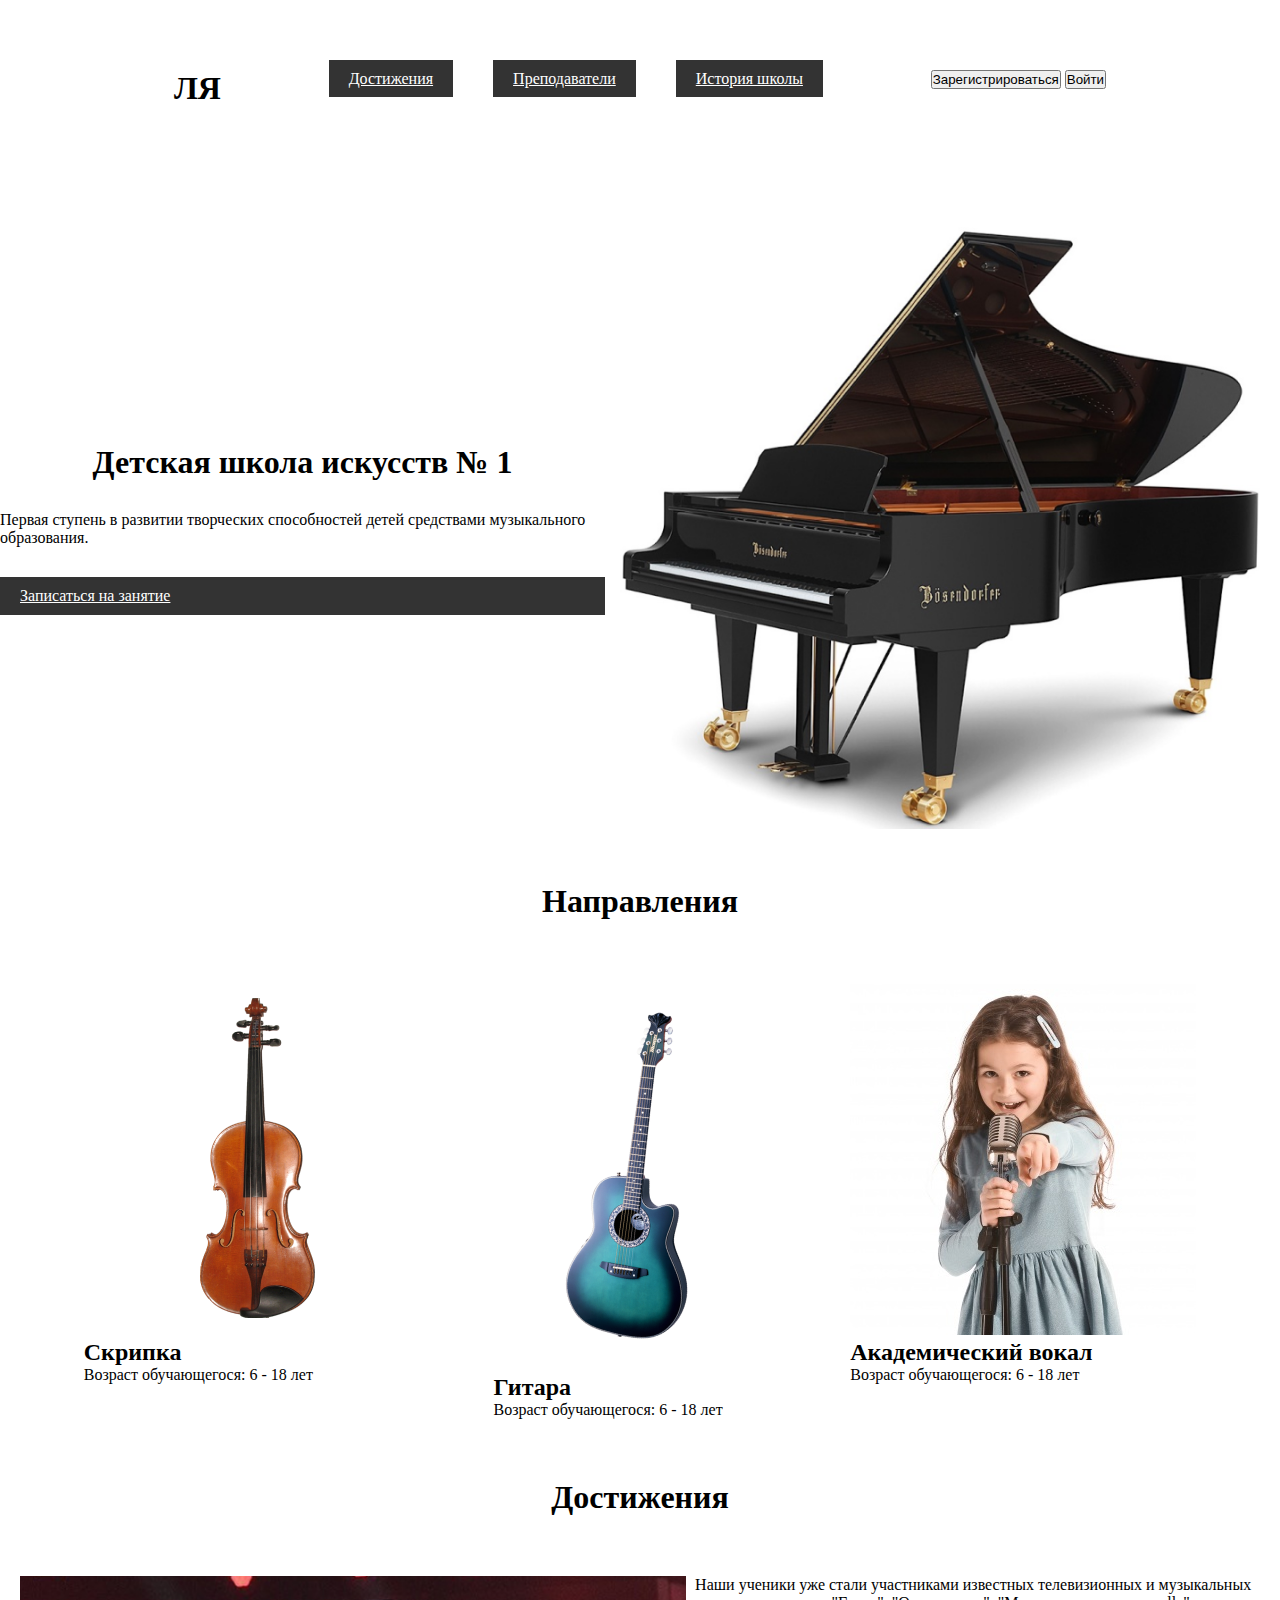
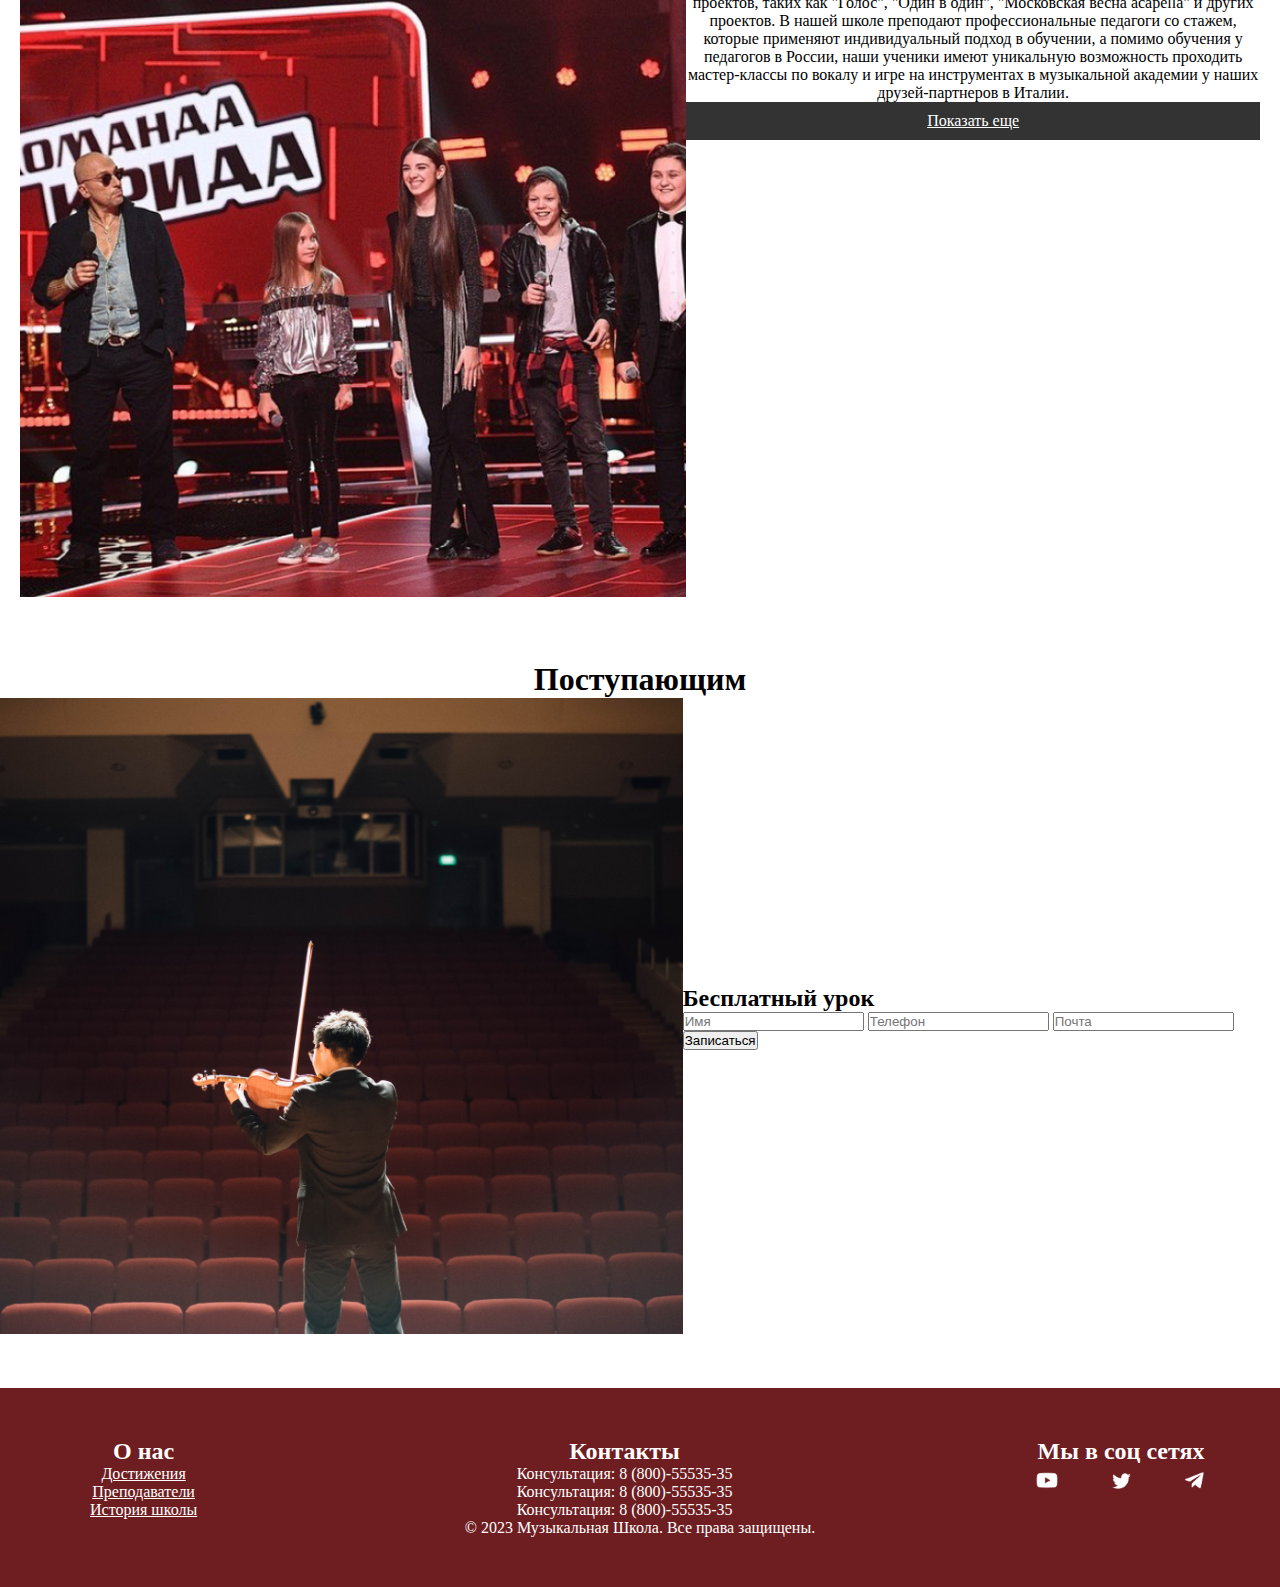
==== commit 1cbff141: "first commit" ====
--- a/index.html
+++ b/index.html
@@ -15,13 +15,13 @@
             <nav>
                 <ul>
                     <li>
-                        <a href="#stats">Достижения</a>
+                        <a href="stats.html">Достижения</a>
                     </li>
                     <li>
-                        <a href="#teachers">Преподаватели</a>
+                        <a href="teachers.html">Преподаватели</a>
                     </li>
                     <li>
-                        <a href="#history">История школы</a>
+                        <a href="history.html">История школы</a>
                     </li>
                 </ul>
             </nav>
@@ -125,12 +125,12 @@
                         <input type="text" id="name" name="name" required placeholder="Имя">
                     </label>
                     <label for="phone">
-                        <input type="tel" id="phone" name="phone" required placeholder="Телефон">
+                        <input type="tel" id="phone" name="phone" placeholder="Телефон">
                     </label>
                     <label for="email">
-                        <input type="email" id="email" name="email" required placeholder="Почта">
+                        <input type="email" id="email" name="email" placeholder="Почта">
                     </label>
-                    <input type="submit" value="Записаться">
+                    <button>Записаться</button>
                 </form>
             </div>
         </div>
@@ -143,9 +143,6 @@
                 <h2>О нас</h2>
                 <ul>
                     <li>
-                        <a href="./courses.html">Направления</a>
-                    </li>
-                    <li>
                         <a href="./stats.html">Достижения</a>
                     </li>
                     <li>
@@ -153,9 +150,6 @@
                     </li>
                     <li>
                         <a href="./history.html">История школы</a>
-                    </li>
-                    <li>
-                        <a href="#students">Поступающим</a>
                     </li>
                 </ul>
             </div>
--- a/css/style.css
+++ b/css/style.css
@@ -40,14 +40,12 @@
   display: flex;
   justify-content: space-evenly;
   align-items: center;
-  padding: 10px 100px
 }
 
 .left-container {
   display: flex;
   flex-direction: column;
-  gap: 100px;
-  padding: 10px 100px
+  gap: 30px;
 }
 
 .courses-content {
@@ -55,16 +53,6 @@
   justify-content: space-evenly;
   padding: 0 20px;
   margin: 60px 0
-}
-
-.image-container {
-  width: 100%;
-  height: 100%
-}
-
-.info-item {
-  padding: 20px;
-  text-align: center
 }
 
 .stats-content {
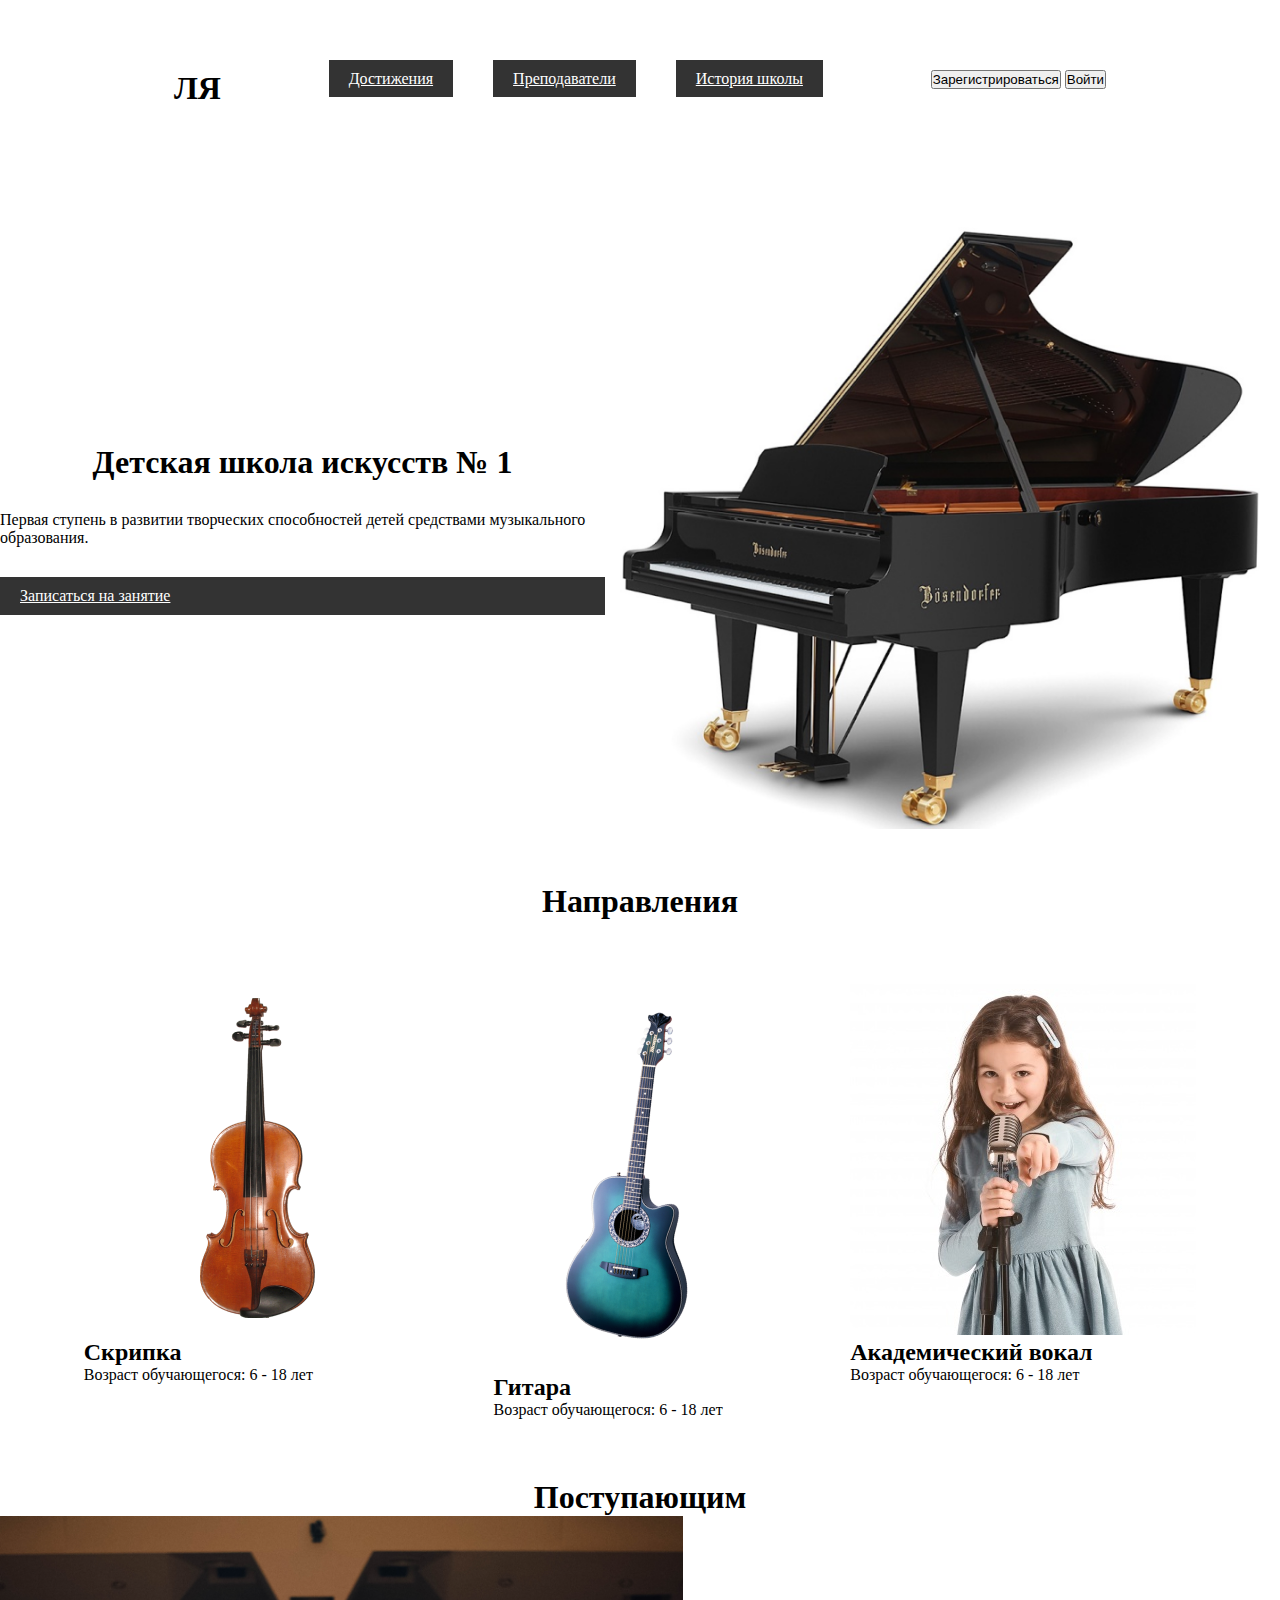
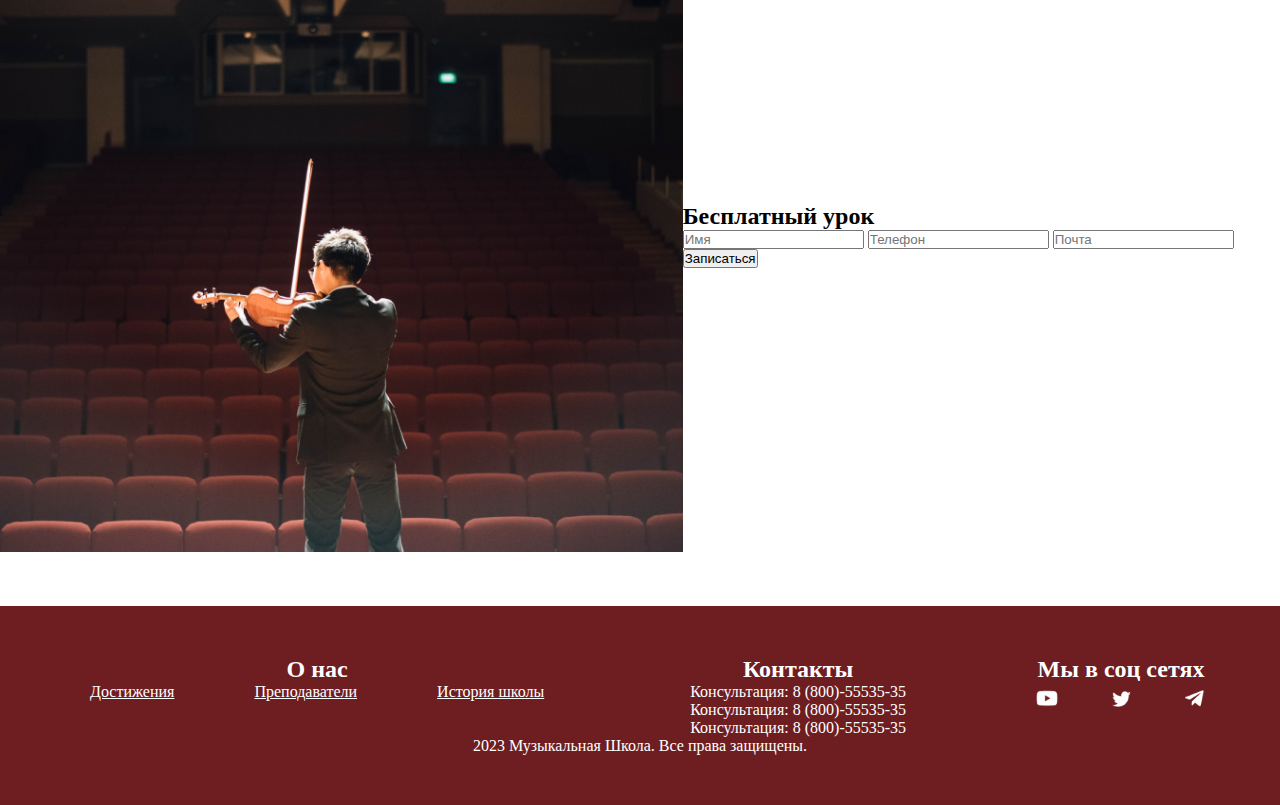
==== commit 5b89793e: "first commit" ====
--- a/index.html
+++ b/index.html
@@ -90,28 +90,6 @@
         </div>
     </section>
 
-    <section class="stats">
-        <div class="stats-container">
-            <h1>Достижения</h1>
-            <div class="stats-content">
-                <div class="stats-left">
-                    <img src="./images/golos.png" alt="golos">
-                </div>
-                <div class="stats-right">
-                    <p>Наши ученики уже стали участниками известных телевизионных и музыкальных проектов, таких как
-                        "Голос", "Один в один", "Московская весна acapella"
-                        и других проектов. В нашей школе преподают профессиональные педагоги со стажем, которые
-                        применяют индивидуальный подход в обучении, а помимо
-                        обучения у педагогов в России, наши ученики имеют уникальную возможность проходить мастер-классы
-                        по вокалу и игре на инструментах в музыкальной
-                        академии у наших друзей-партнеров в Италии.
-                    </p>
-                    <a href="./stats.html">Показать еще</a>
-                </div>
-            </div>
-        </div>
-    </section>
-
     <section class="students">
         <h1>Поступающим</h1>
         <div class="students-container">
@@ -122,7 +100,7 @@
                 <h2>Бесплатный урок</h2>
                 <form action="get">
                     <label for="name">
-                        <input type="text" id="name" name="name" required placeholder="Имя">
+                        <input type="text" id="name" name="name" placeholder="Имя">
                     </label>
                     <label for="phone">
                         <input type="tel" id="phone" name="phone" placeholder="Телефон">
@@ -168,7 +146,7 @@
                 </div>
             </div>
         </div>
-        <p class="copy">&copy; 2023 Музыкальная Школа. Все права защищены.</p>
+        <p> 2023 Музыкальная Школа. Все права защищены.</p>
     </footer>
 </body>
 
--- a/css/style.css
+++ b/css/style.css
@@ -6,10 +6,6 @@
 
 header {
   padding: 0 60px
-}
-
-header a {
-  background-color: none;
 }
 
 section {
@@ -26,7 +22,7 @@
   padding: 70px
 }
 
-nav ul {
+ul {
   list-style: none;
   display: flex;
   justify-content: center
@@ -55,23 +51,9 @@
   margin: 60px 0
 }
 
-.stats-content {
-  display: flex;
-  justify-content: space-evenly;
-  padding: 0 20px;
-  margin: 60px 0
-}
-
 img {
   width: 100%;
   height: auto
-}
-
-.stats-right {
-  display: flex;
-  width: 50%;
-  text-align: center;
-  flex-direction: column
 }
 
 a {
@@ -98,10 +80,6 @@
   color: white
 }
 
-footer ul {
-  list-style: none;
-}
-
 .container {
   display: flex;
   justify-content: space-between
